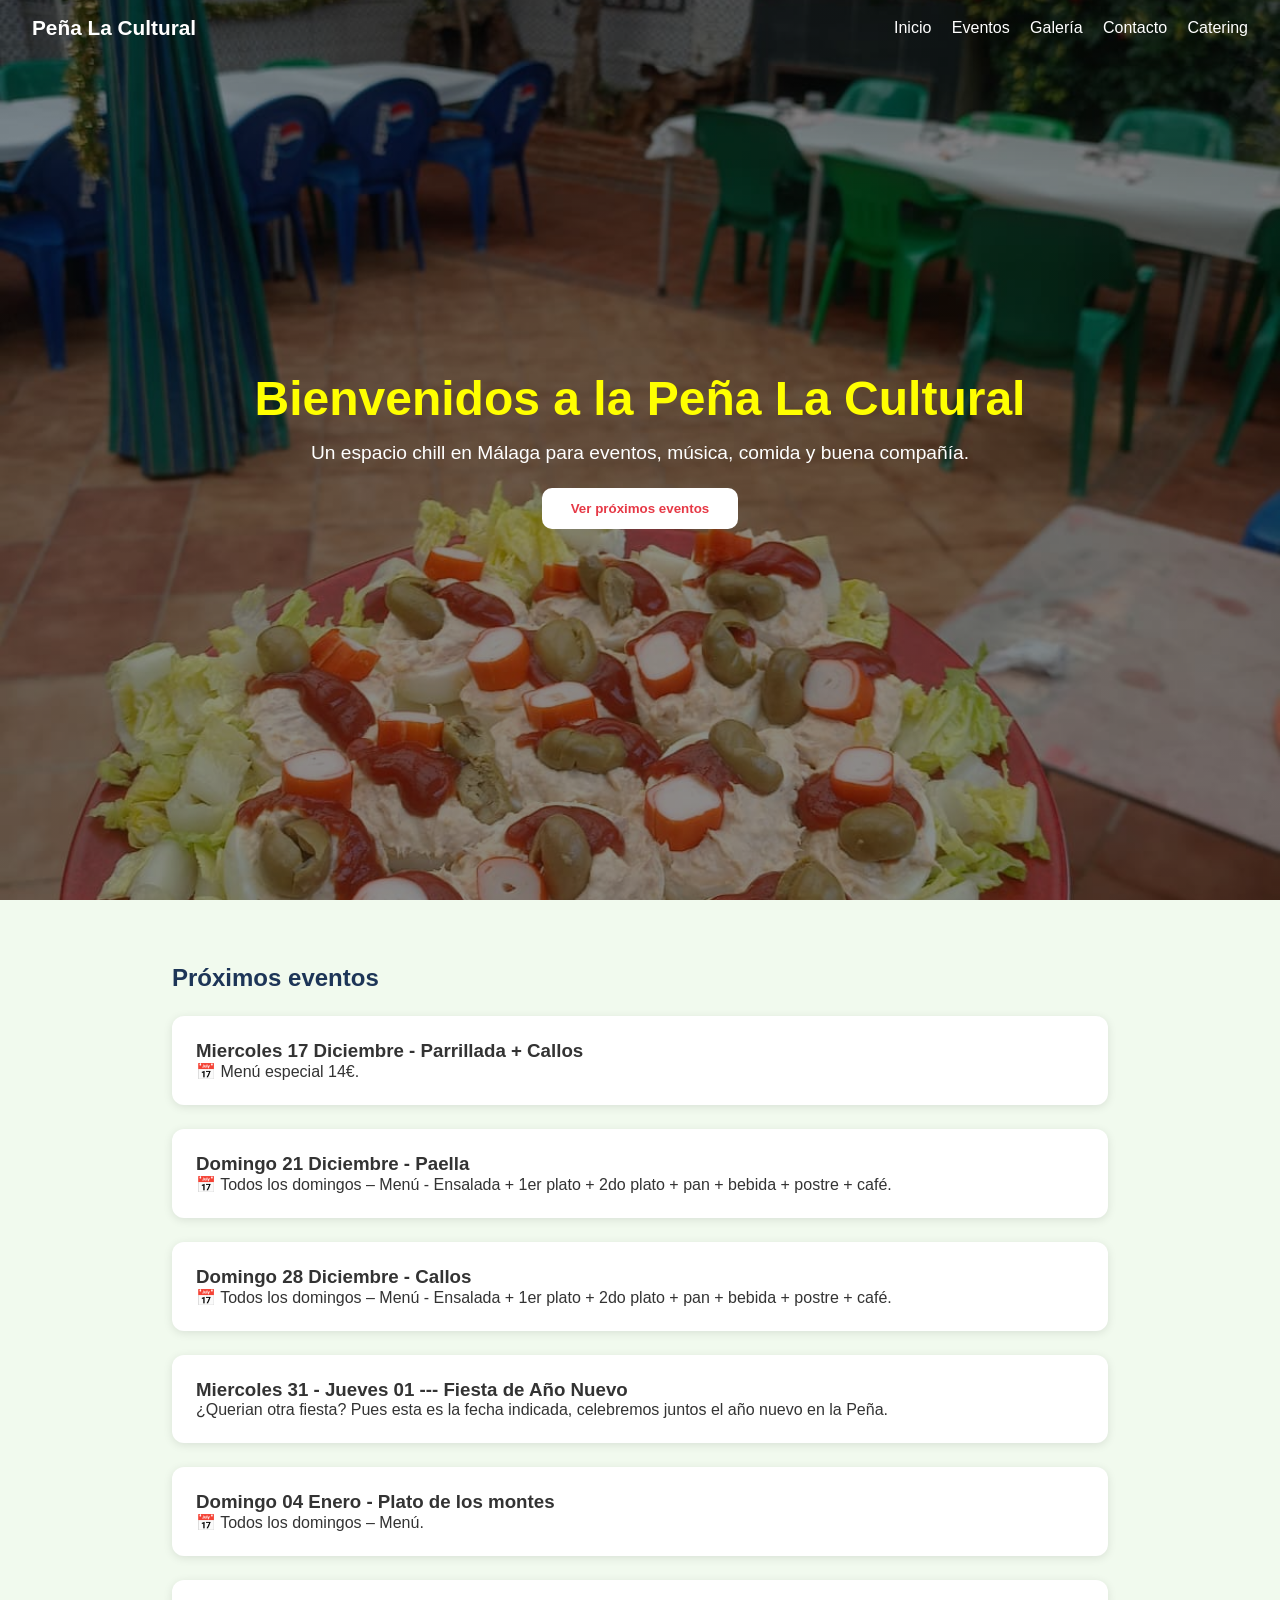
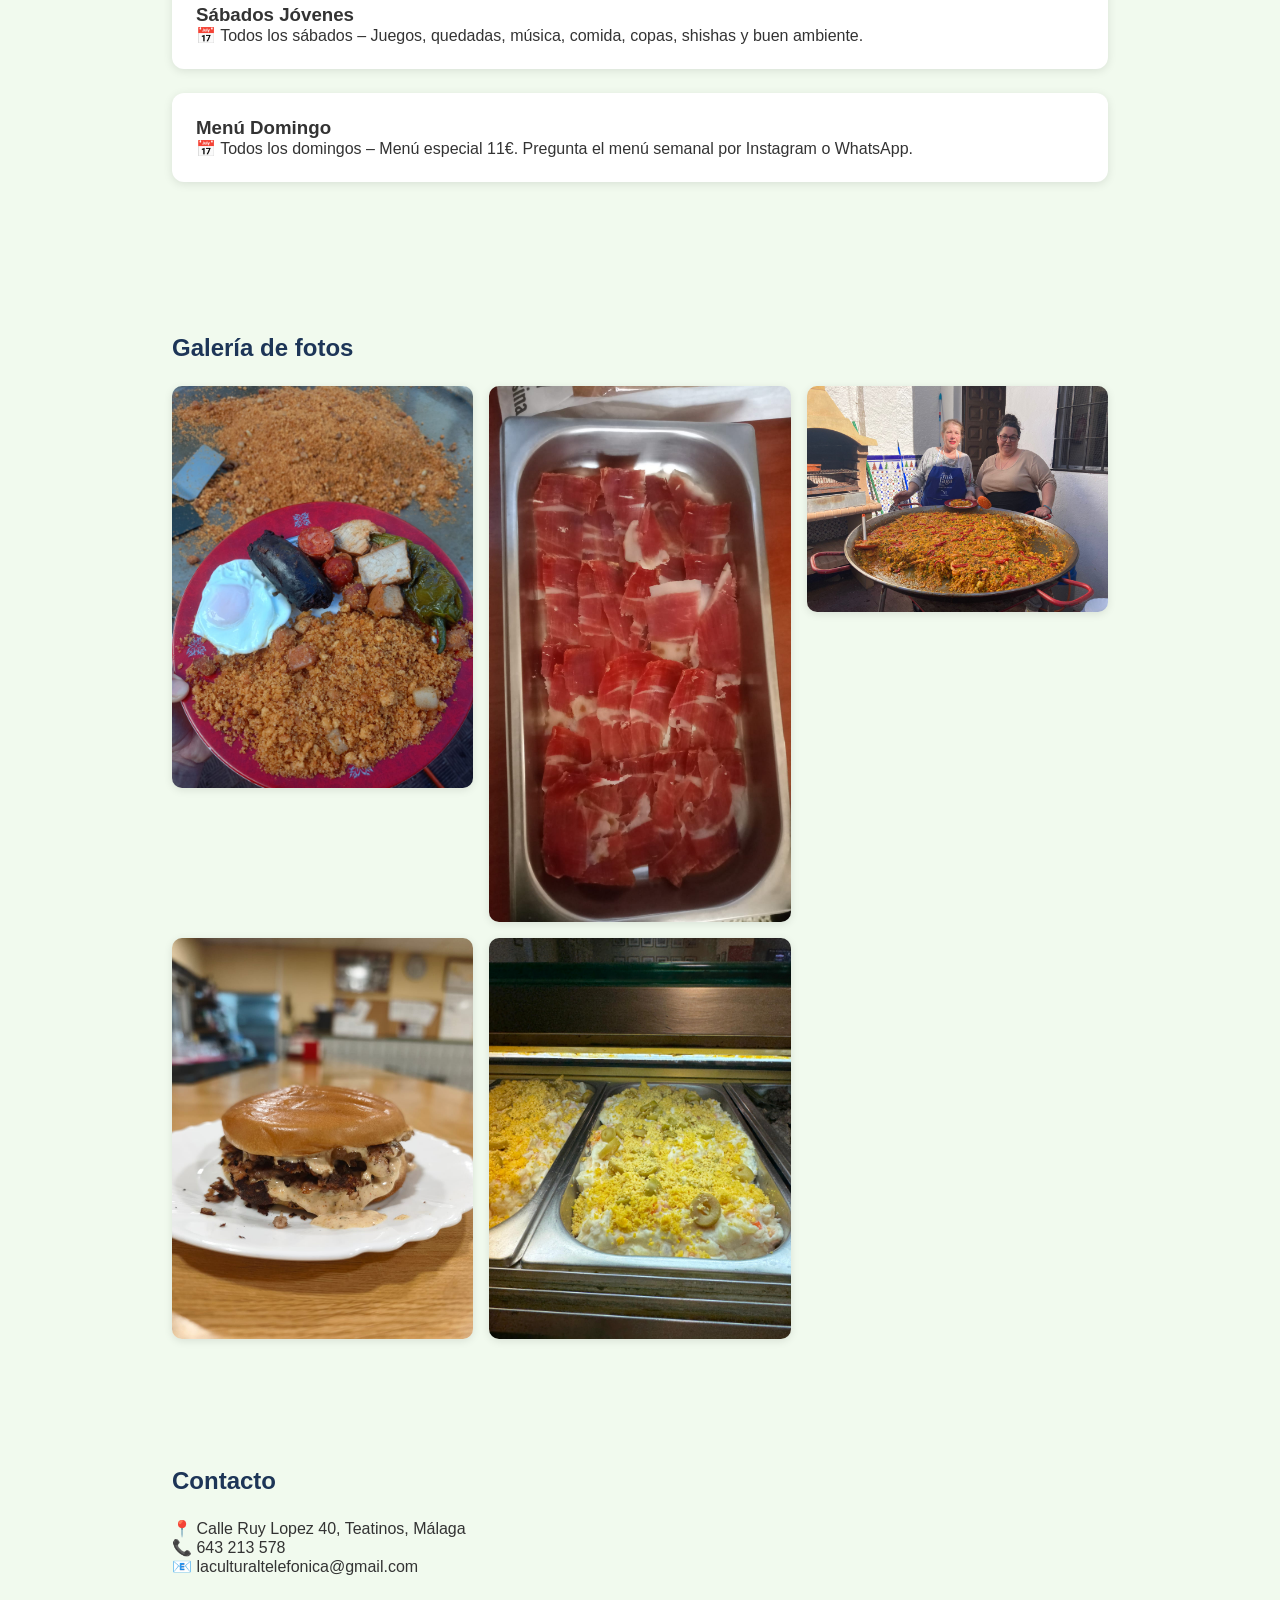
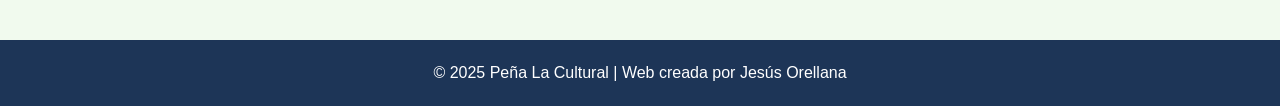
==== index.html @ 951d4d0d "Add files via upload" ====
<!DOCTYPE html>
<html lang="es">
<head>
  <meta charset="UTF-8" />
  <meta name="viewport" content="width=device-width, initial-scale=1.0" />

  <title>Peña La Cultural | Espacio de Ocio y Eventos en Málaga</title>
  <meta name="description" content="Peña La Cultural en Málaga: eventos, música, catering y buen ambiente en Teatinos. Sábados Jóvenes, comidas y celebraciones privadas.">

  <link rel="stylesheet" href="style.css" />
  <link rel="icon" href="images/jamon.jpeg" />
</head>

<body>

  <!-- NAVBAR -->
  <header class="navbar" id="navbar">
    <h1 class="logo">Peña La Cultural</h1>
    <nav>
      <a href="#inicio">Inicio</a>
      <a href="#eventos">Eventos</a>
      <a href="#galeria">Galería</a>
      <a href="contactanos.html">Contacto</a>
      <a href="catering.html">Catering</a>
    </nav>
  </header>

  <!-- HERO -->
  <section id="inicio" class="hero">
    <div class="hero-content">
      <h1 class="titulo-amarillo fade-in">Bienvenidos a la Peña La Cultural</h1>
      <p class="fade-in delay-1">
        Un espacio chill en Málaga para eventos, música, comida y buena compañía.
      </p>
      <button class="fade-in delay-2" onclick="scrollToSection('eventos')">
        Ver próximos eventos
      </button>
    </div>
  </section>

  <!-- EVENTOS -->
  <section id="eventos">
    <h2>Próximos eventos</h2>

    <div class="card">
      <h3>Miercoles 17 Diciembre - Parrillada + Callos</h3>
      <p>📅 Menú especial 14€.</p>
    </div>

    <div class="card">
      <h3>Domingo 21 Diciembre - Paella</h3>
      <p>📅 Todos los domingos – Menú - Ensalada + 1er plato + 2do plato + pan + bebida + postre + café.</p>
    </div>

    <div class="card">
      <h3>Domingo 28 Diciembre - Callos</h3>
      <p>📅 Todos los domingos – Menú - Ensalada + 1er plato + 2do plato + pan + bebida + postre + café.</p>
    </div>

    <div class="card">
      <h3>Miercoles 31 - Jueves 01 --- Fiesta de Año Nuevo</h3>
      <p>¿Querian otra fiesta? Pues esta es la fecha indicada, celebremos juntos el año nuevo en la Peña.</p>
    </div>

    <div class="card">
      <h3>Domingo 04 Enero - Plato de los montes</h3>
      <p>📅 Todos los domingos – Menú.</p>
    </div>

    <div class="card">
      <h3>Sábados Jóvenes</h3>
      <p>📅 Todos los sábados – Juegos, quedadas, música, comida, copas, shishas y buen ambiente.</p>
    </div>

    <div class="card">
      <h3>Menú Domingo</h3>
      <p>📅 Todos los domingos – Menú especial 11€. Pregunta el menú semanal por Instagram o WhatsApp.</p>
    </div>

  

  </section>

  <!-- GALERÍA -->
  <section id="galeria">
    <h2>Galería de fotos</h2>

    <div class="galeria-grid">
      <img src="images/migas.jpeg" alt="Catering Málaga migas">
      <img src="images/jamon.jpeg" alt="Catering Málaga jamón">
      <img src="images/paella.jpeg" alt="Catering Málaga paella">
      <img src="images/hamburguesa.jpeg" alt="Catering Málaga hamburguesa">
      <img src="images/ensaladilla.jpeg" alt="Catering Málaga ensaladilla">
    </div>
  </section>

  <!-- CONTACTO -->
  <section id="contacto">
    <h2>Contacto</h2>
    <p>📍 Calle Ruy Lopez 40, Teatinos, Málaga</p>
    <p>📞 643 213 578</p>
    <p>📧 laculturaltelefonica@gmail.com</p>
  </section>

  <!-- FOOTER -->
  <footer>
    <p>© 2025 Peña La Cultural | Web creada por Jesús Orellana</p>
  </footer>

  <script src="script.js"></script>
</body>
</html>
---- style.css ----
:root {
  --color-principal: #e63946;
  --color-secundario: #1d3557;
  --color-fondo: #f1faee;
  --color-texto: #333;
}

/* RESET */
* {
  margin: 0;
  padding: 0;
  box-sizing: border-box;
}

html {
  scroll-behavior: smooth;
}

body {
  font-family: "Poppins", sans-serif;
  background: var(--color-fondo);
  color: var(--color-texto);
}

/* NAVBAR */
.navbar {
  position: fixed;
  top: 0;
  width: 100%;
  z-index: 1000;

  display: flex;
  justify-content: space-between;
  align-items: center;

  padding: 1rem 2rem;
  background: transparent;
  color: white;
  transition: background 0.3s, box-shadow 0.3s;
}

.navbar.scrolled {
  background: var(--color-secundario);
  box-shadow: 0 2px 8px rgba(0,0,0,0.2);
}

.logo {
  font-size: 1.3rem;
}

.navbar nav a {
  color: white;
  text-decoration: none;
  margin-left: 1rem;
  transition: color 0.3s;
}

.navbar nav a:hover {
  color: var(--color-principal);
}

/* ========================= */
/* HERO (PANTALLA COMPLETA) */
/* ========================= */
.hero {
  height: 100vh;
  width: 100%;

  background:
    linear-gradient(rgba(0,0,0,0.45), rgba(0,0,0,0.45)),
    url("./images/espacio.jpeg") center / cover no-repeat;

  display: flex;
  justify-content: center;
  align-items: center;
  text-align: center;

  color: white;
  padding: 2rem;

  /* 🔥 CLAVE: anulamos el estilo de section */
  max-width: none;
  margin: 0;
}

.hero-content {
  max-width: 800px;
}

.titulo-amarillo {
  color: yellow;
  font-size: 3rem;
  margin-bottom: 1rem;
}

.hero p {
  font-size: 1.2rem;
  margin-bottom: 1.5rem;
}

.hero button {
  padding: 0.8rem 1.8rem;
  background: white;
  color: var(--color-principal);
  border: none;
  border-radius: 10px;
  font-weight: bold;
  cursor: pointer;
  transition: transform 0.3s, background 0.3s;
}

.hero button:hover {
  background: #ffd6d6;
  transform: scale(1.05);
}

/* ========================= */
/* SECCIONES NORMALES */
/* ========================= */
section:not(.hero) {
  padding: 4rem 2rem;
  max-width: 1000px;
  margin: auto;
}

h2 {
  color: var(--color-secundario);
  margin-bottom: 1.5rem;
}

/* CARDS */
.card {
  background: white;
  padding: 1.5rem;
  border-radius: 12px;
  margin-bottom: 1.5rem;
  box-shadow: 0 2px 10px rgba(0,0,0,0.1);
}

/* GALERÍA */
.galeria-grid {
  display: grid;
  grid-template-columns: repeat(auto-fit, minmax(250px, 1fr));
  gap: 1rem;
}

.galeria-grid img {
  width: 100%;
  border-radius: 10px;
  box-shadow: 0 2px 8px rgba(0,0,0,0.1);
  transition: transform 0.3s;
}

.galeria-grid img:hover {
  transform: scale(1.05);
}

/* FOOTER */
footer {
  text-align: center;
  padding: 1.5rem;
  background: var(--color-secundario);
  color: white;
}

/* ANIMACIONES */
.fade-in {
  opacity: 0;
  transform: translateY(20px);
  animation: fadeInUp 1s forwards;
}

.delay-1 {
  animation-delay: 0.3s;
}

.delay-2 {
  animation-delay: 0.6s;
}

@keyframes fadeInUp {
  to {
    opacity: 1;
    transform: translateY(0);
  }
}

input, textarea {
  width: 100%;
  padding: 0.7rem;
  margin: 0.5rem 0 1rem;
  border-radius: 8px;
  border: 1px solid #ccc;
  font-family: inherit;
}

form button {
  background: var(--color-principal);
  color: white;
  padding: 0.8rem;
  border: none;
  border-radius: 8px;
  cursor: pointer;
  font-weight: bold;
}
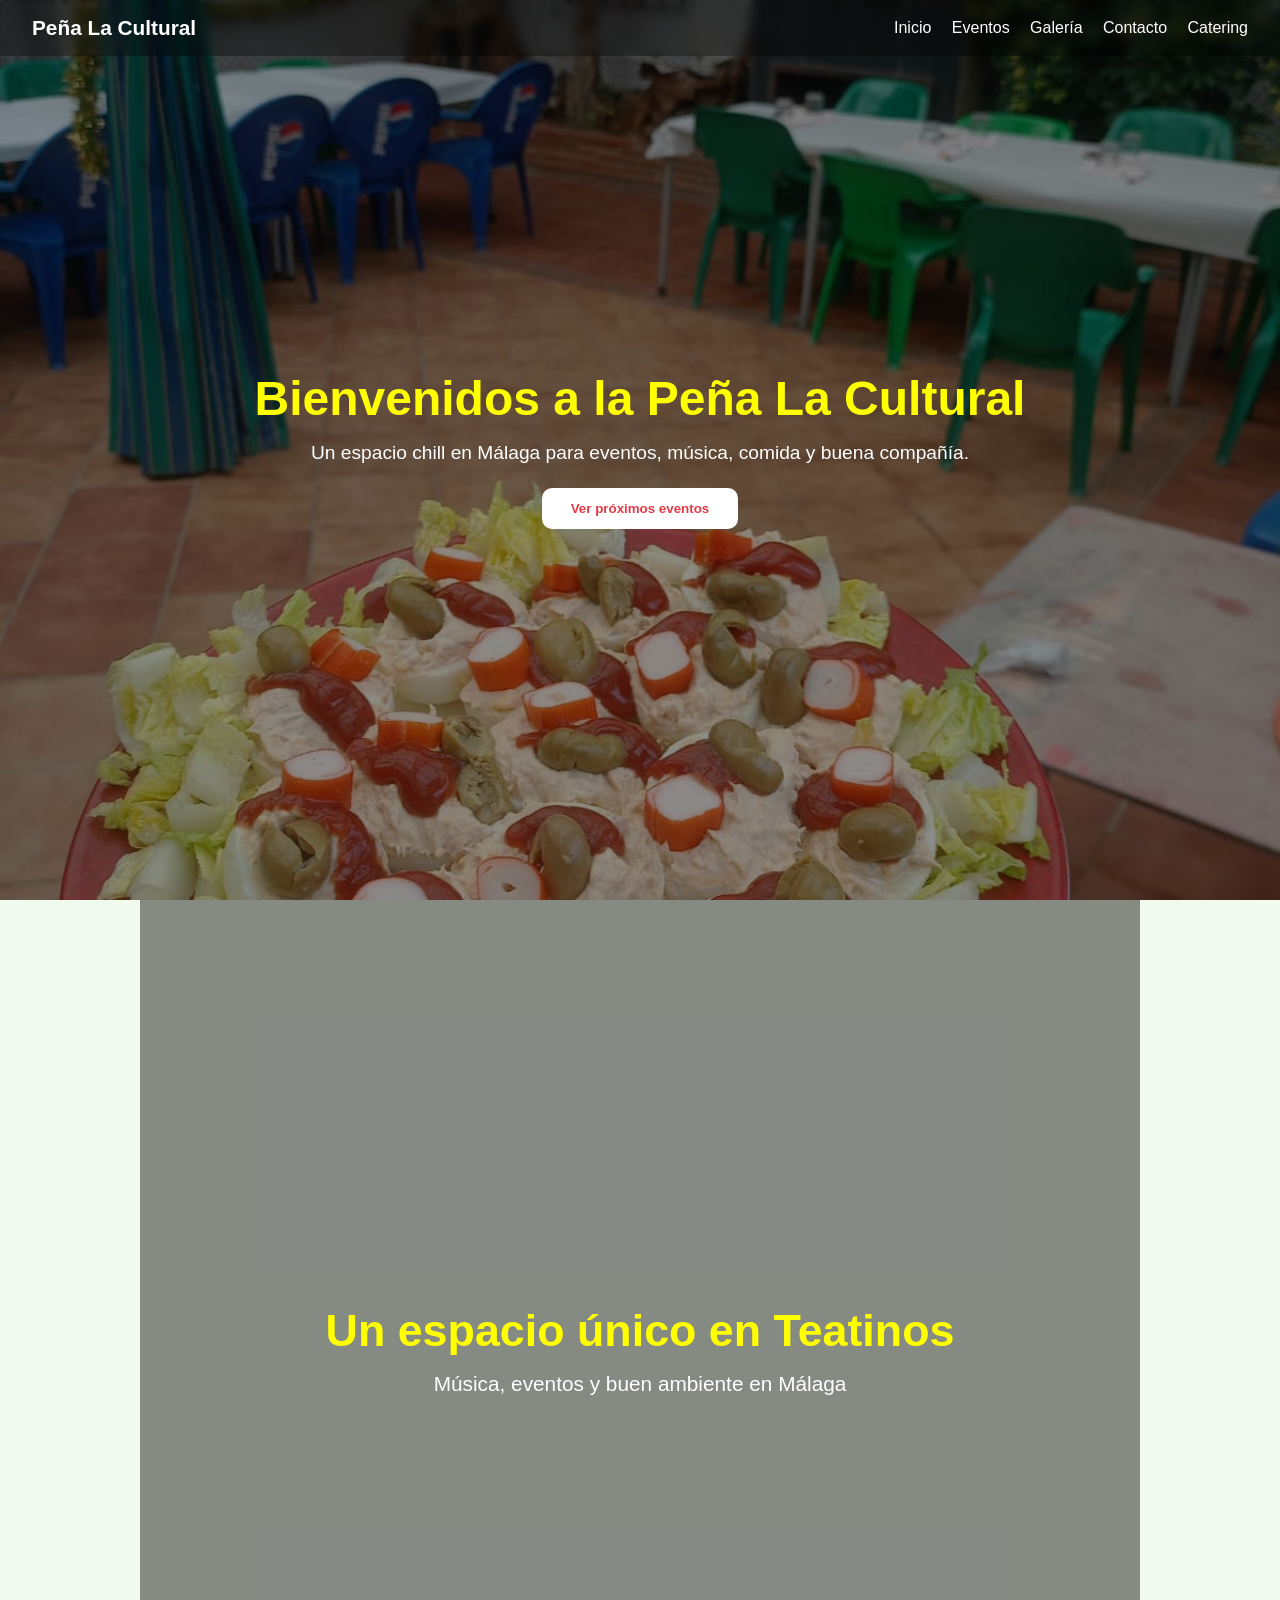
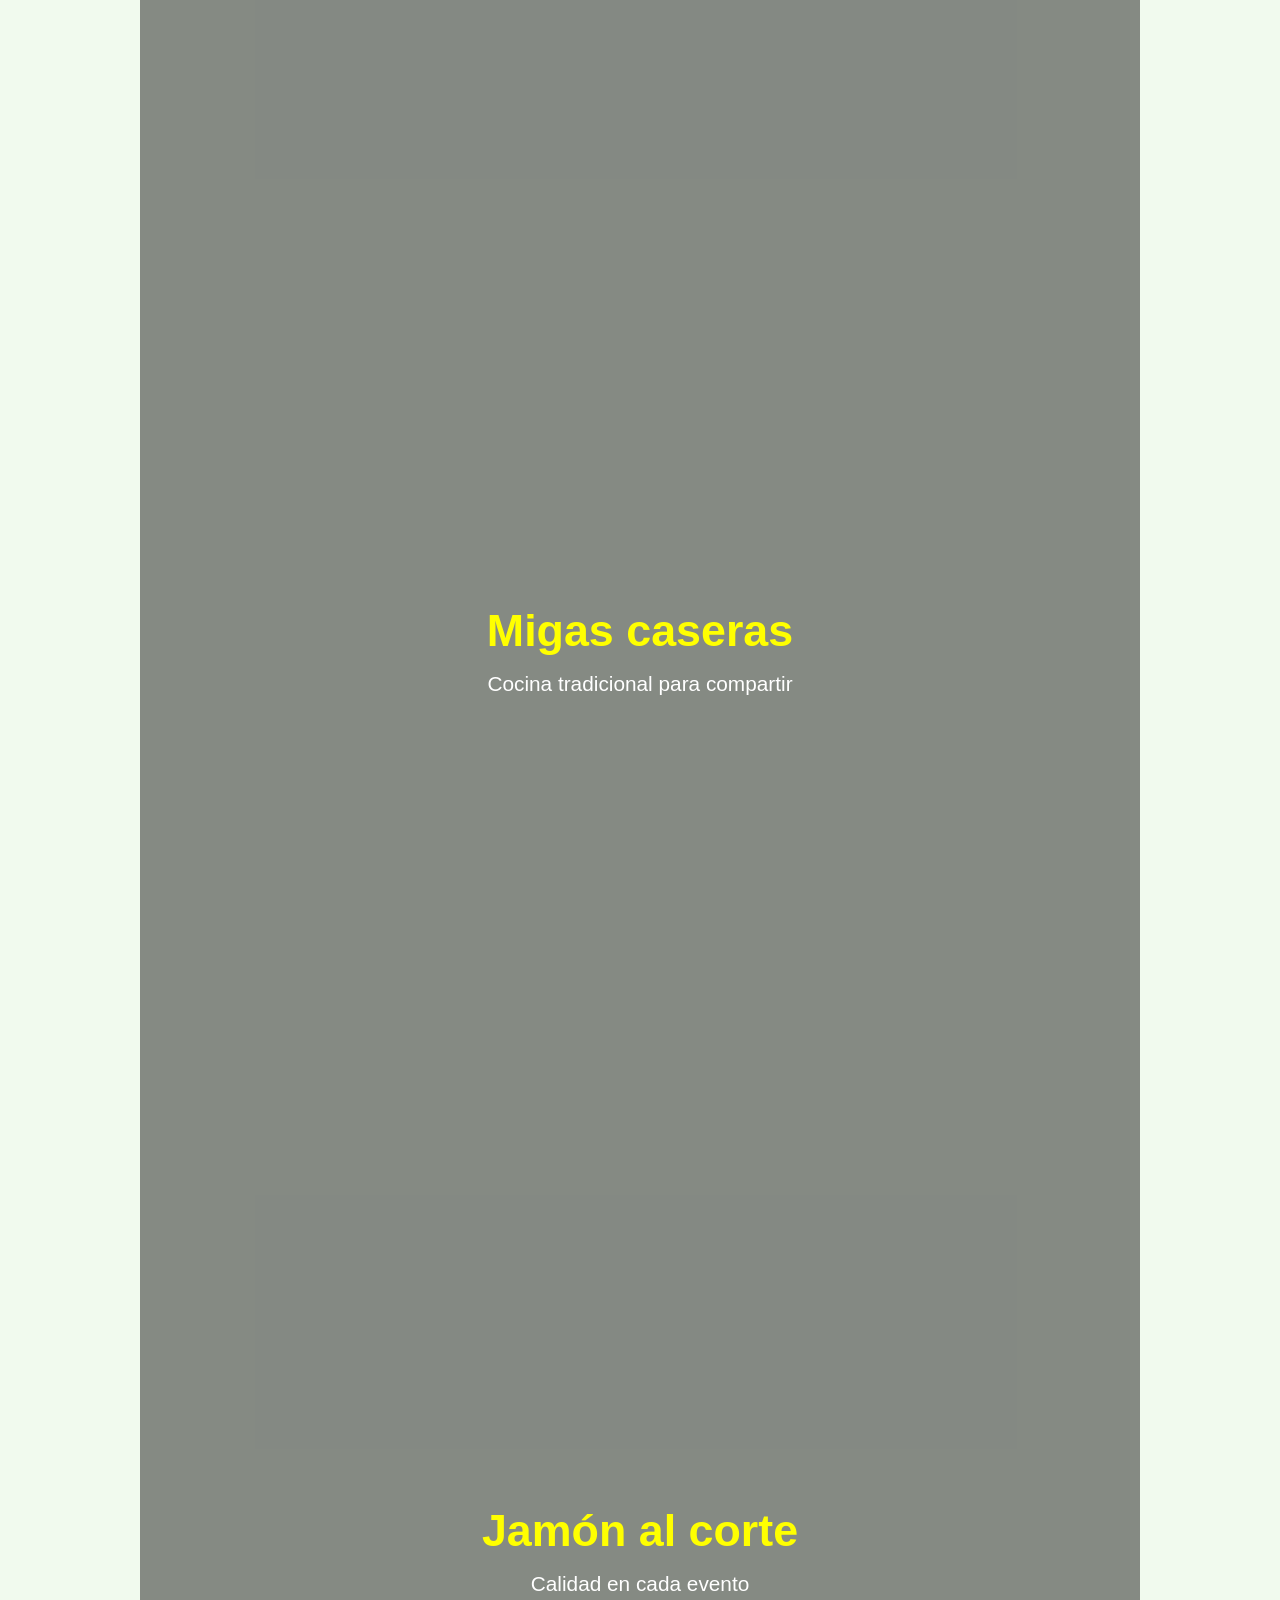
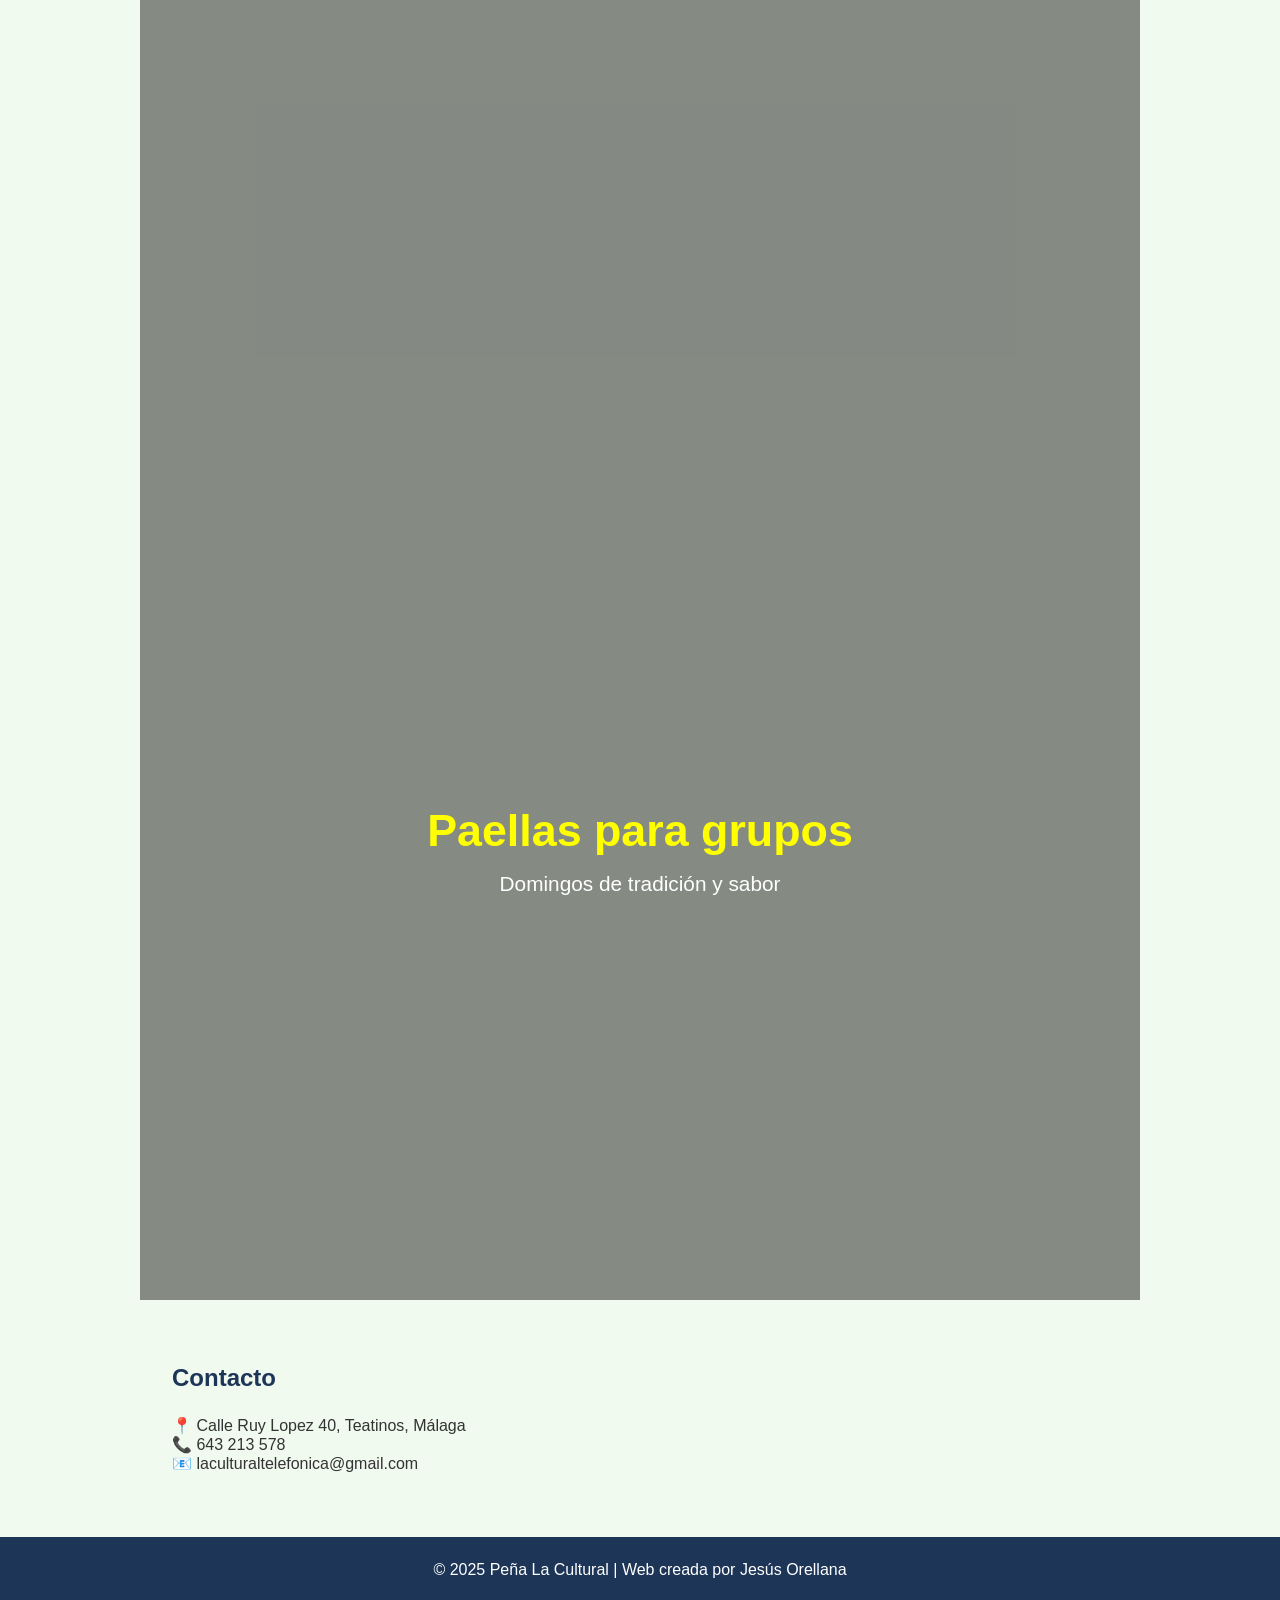
==== commit 13e84033: "Add files via upload" ====
--- a/index.html
+++ b/index.html
@@ -38,61 +38,35 @@
     </div>
   </section>
 
-  <!-- EVENTOS -->
-  <section id="eventos">
-    <h2>Próximos eventos</h2>
+  <!-- SECCIONES FULLSCREEN -->
+<section class="fullscreen bg-espacio">
+  <div class="overlay-content">
+    <h2>Un espacio único en Teatinos</h2>
+    <p>Música, eventos y buen ambiente en Málaga</p>
+  </div>
+</section>
 
-    <div class="card">
-      <h3>Miercoles 17 Diciembre - Parrillada + Callos</h3>
-      <p>📅 Menú especial 14€.</p>
-    </div>
+<section class="fullscreen bg-migas">
+  <div class="overlay-content">
+    <h2>Migas caseras</h2>
+    <p>Cocina tradicional para compartir</p>
+  </div>
+</section>
 
-    <div class="card">
-      <h3>Domingo 21 Diciembre - Paella</h3>
-      <p>📅 Todos los domingos – Menú - Ensalada + 1er plato + 2do plato + pan + bebida + postre + café.</p>
-    </div>
+<section class="fullscreen bg-jamon">
+  <div class="overlay-content">
+    <h2>Jamón al corte</h2>
+    <p>Calidad en cada evento</p>
+  </div>
+</section>
 
-    <div class="card">
-      <h3>Domingo 28 Diciembre - Callos</h3>
-      <p>📅 Todos los domingos – Menú - Ensalada + 1er plato + 2do plato + pan + bebida + postre + café.</p>
-    </div>
+<section class="fullscreen bg-paella">
+  <div class="overlay-content">
+    <h2>Paellas para grupos</h2>
+    <p>Domingos de tradición y sabor</p>
+  </div>
+</section>
 
-    <div class="card">
-      <h3>Miercoles 31 - Jueves 01 --- Fiesta de Año Nuevo</h3>
-      <p>¿Querian otra fiesta? Pues esta es la fecha indicada, celebremos juntos el año nuevo en la Peña.</p>
-    </div>
-
-    <div class="card">
-      <h3>Domingo 04 Enero - Plato de los montes</h3>
-      <p>📅 Todos los domingos – Menú.</p>
-    </div>
-
-    <div class="card">
-      <h3>Sábados Jóvenes</h3>
-      <p>📅 Todos los sábados – Juegos, quedadas, música, comida, copas, shishas y buen ambiente.</p>
-    </div>
-
-    <div class="card">
-      <h3>Menú Domingo</h3>
-      <p>📅 Todos los domingos – Menú especial 11€. Pregunta el menú semanal por Instagram o WhatsApp.</p>
-    </div>
-
-  
-
-  </section>
-
-  <!-- GALERÍA -->
-  <section id="galeria">
-    <h2>Galería de fotos</h2>
-
-    <div class="galeria-grid">
-      <img src="images/migas.jpeg" alt="Catering Málaga migas">
-      <img src="images/jamon.jpeg" alt="Catering Málaga jamón">
-      <img src="images/paella.jpeg" alt="Catering Málaga paella">
-      <img src="images/hamburguesa.jpeg" alt="Catering Málaga hamburguesa">
-      <img src="images/ensaladilla.jpeg" alt="Catering Málaga ensaladilla">
-    </div>
-  </section>
 
   <!-- CONTACTO -->
   <section id="contacto">
--- a/style.css
+++ b/style.css
@@ -23,6 +23,7 @@
 }
 
 /* NAVBAR */
+/* NAVBAR */
 .navbar {
   position: fixed;
   top: 0;
@@ -34,14 +35,17 @@
   align-items: center;
 
   padding: 1rem 2rem;
-  background: transparent;
+
+  background: rgba(0, 0, 0, 0.3);
+  backdrop-filter: blur(6px);
+
   color: white;
   transition: background 0.3s, box-shadow 0.3s;
 }
 
 .navbar.scrolled {
   background: var(--color-secundario);
-  box-shadow: 0 2px 8px rgba(0,0,0,0.2);
+  box-shadow: 0 2px 8px rgba(0, 0, 0, 0.2);
 }
 
 .logo {
@@ -203,3 +207,45 @@
   cursor: pointer;
   font-weight: bold;
 }
+
+.fullscreen {
+  height: 100vh;
+  width: 100%;
+
+  display: flex;
+  justify-content: center;
+  align-items: center;
+  text-align: center;
+
+  color: white;
+  position: relative;
+
+  background-size: cover;
+  background-position: center;
+  background-repeat: no-repeat;
+}
+
+.fullscreen::before {
+  content: "";
+  position: absolute;
+  inset: 0;
+  background: rgba(0, 0, 0, 0.45);
+}
+
+.overlay-content {
+  position: relative;
+  z-index: 2;
+  max-width: 800px;
+  padding: 2rem;
+}
+
+.overlay-content h2 {
+  font-size: 2.8rem;
+  margin-bottom: 1rem;
+  color: yellow;
+}
+
+.overlay-content p {
+  font-size: 1.3rem;
+}
+
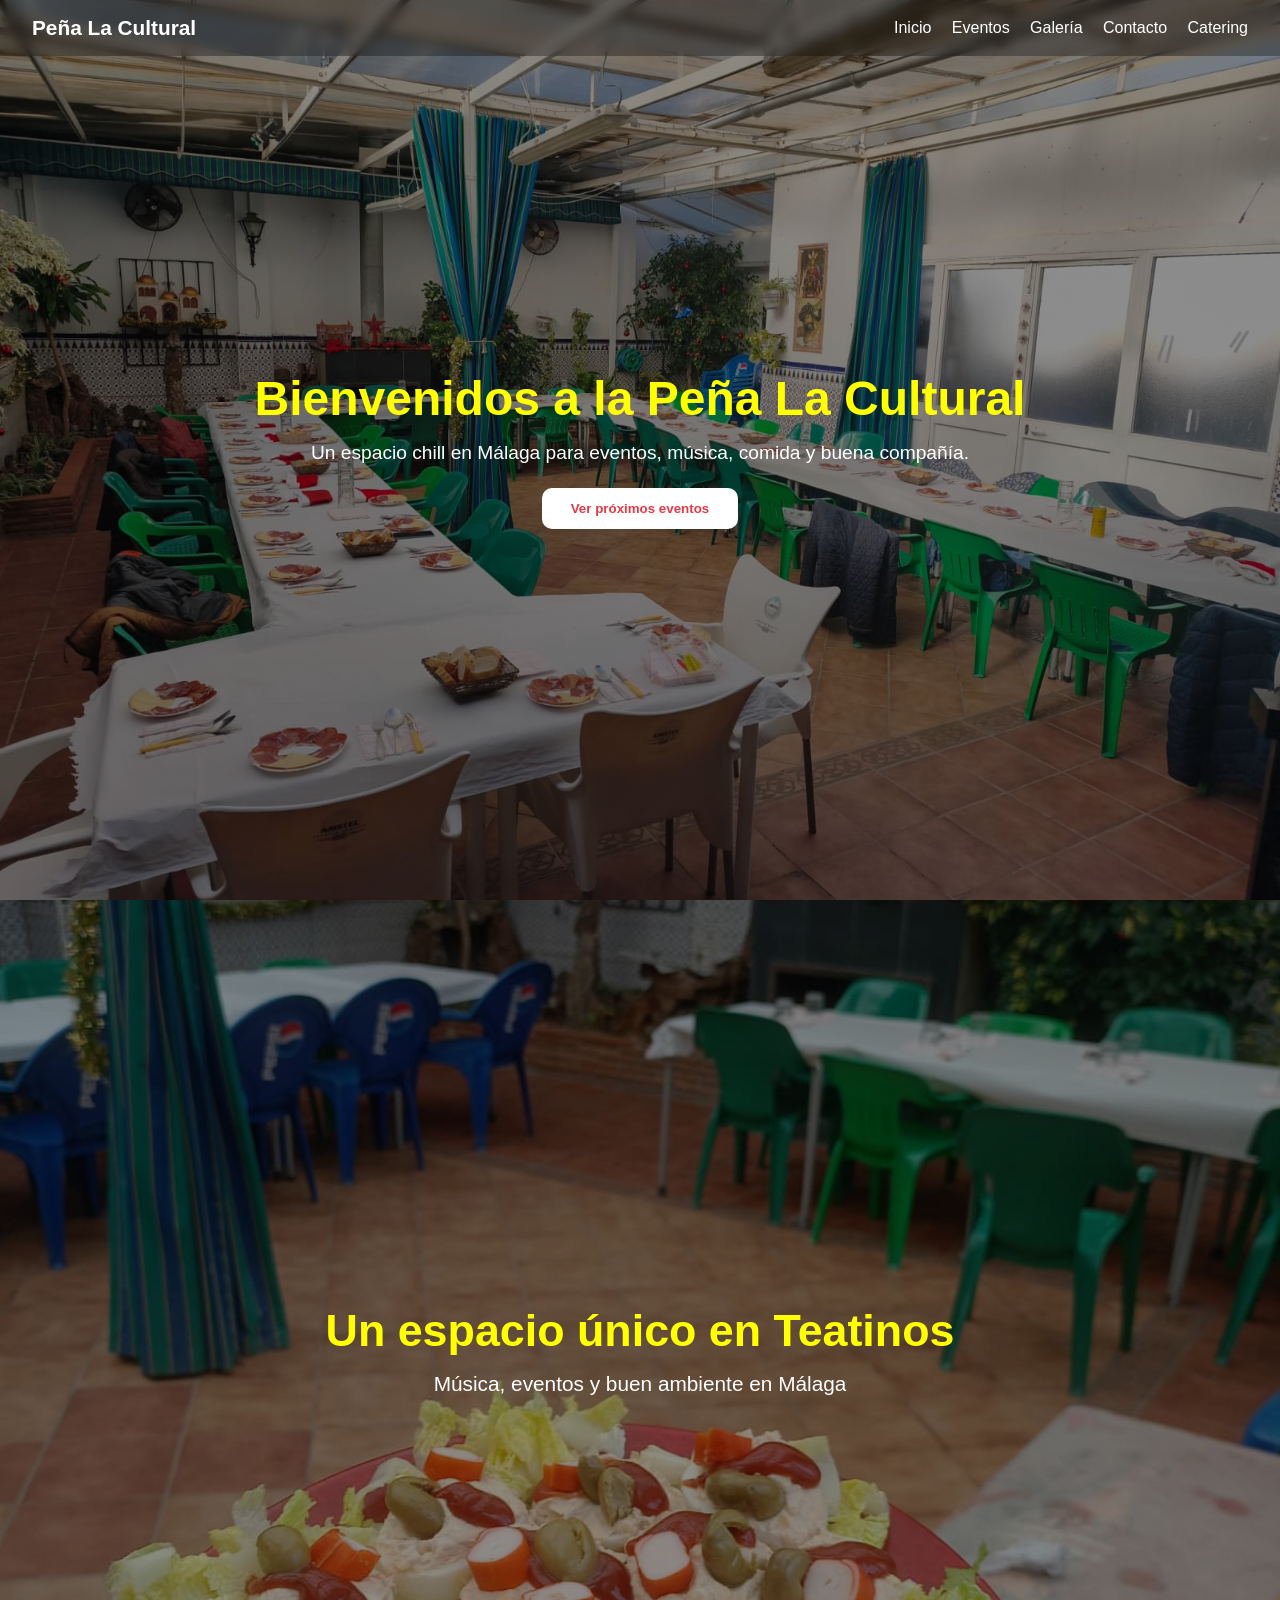
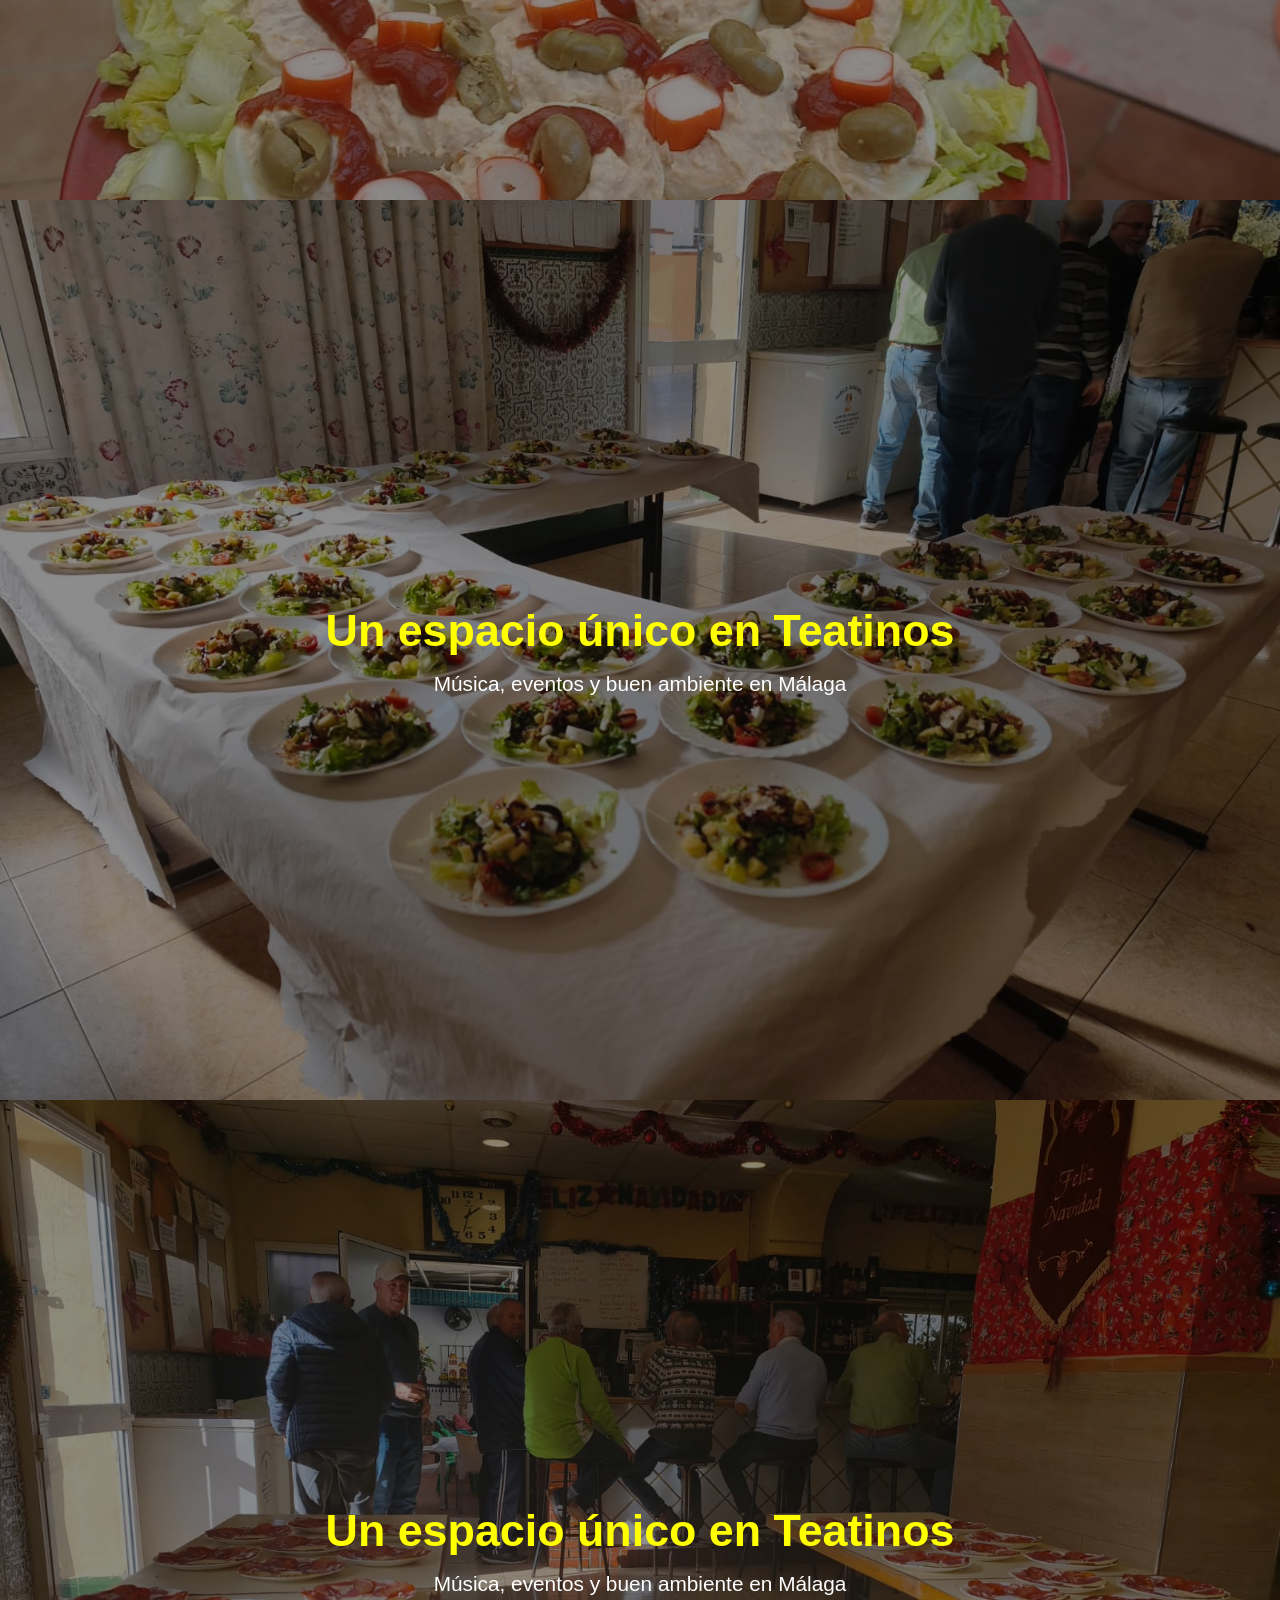
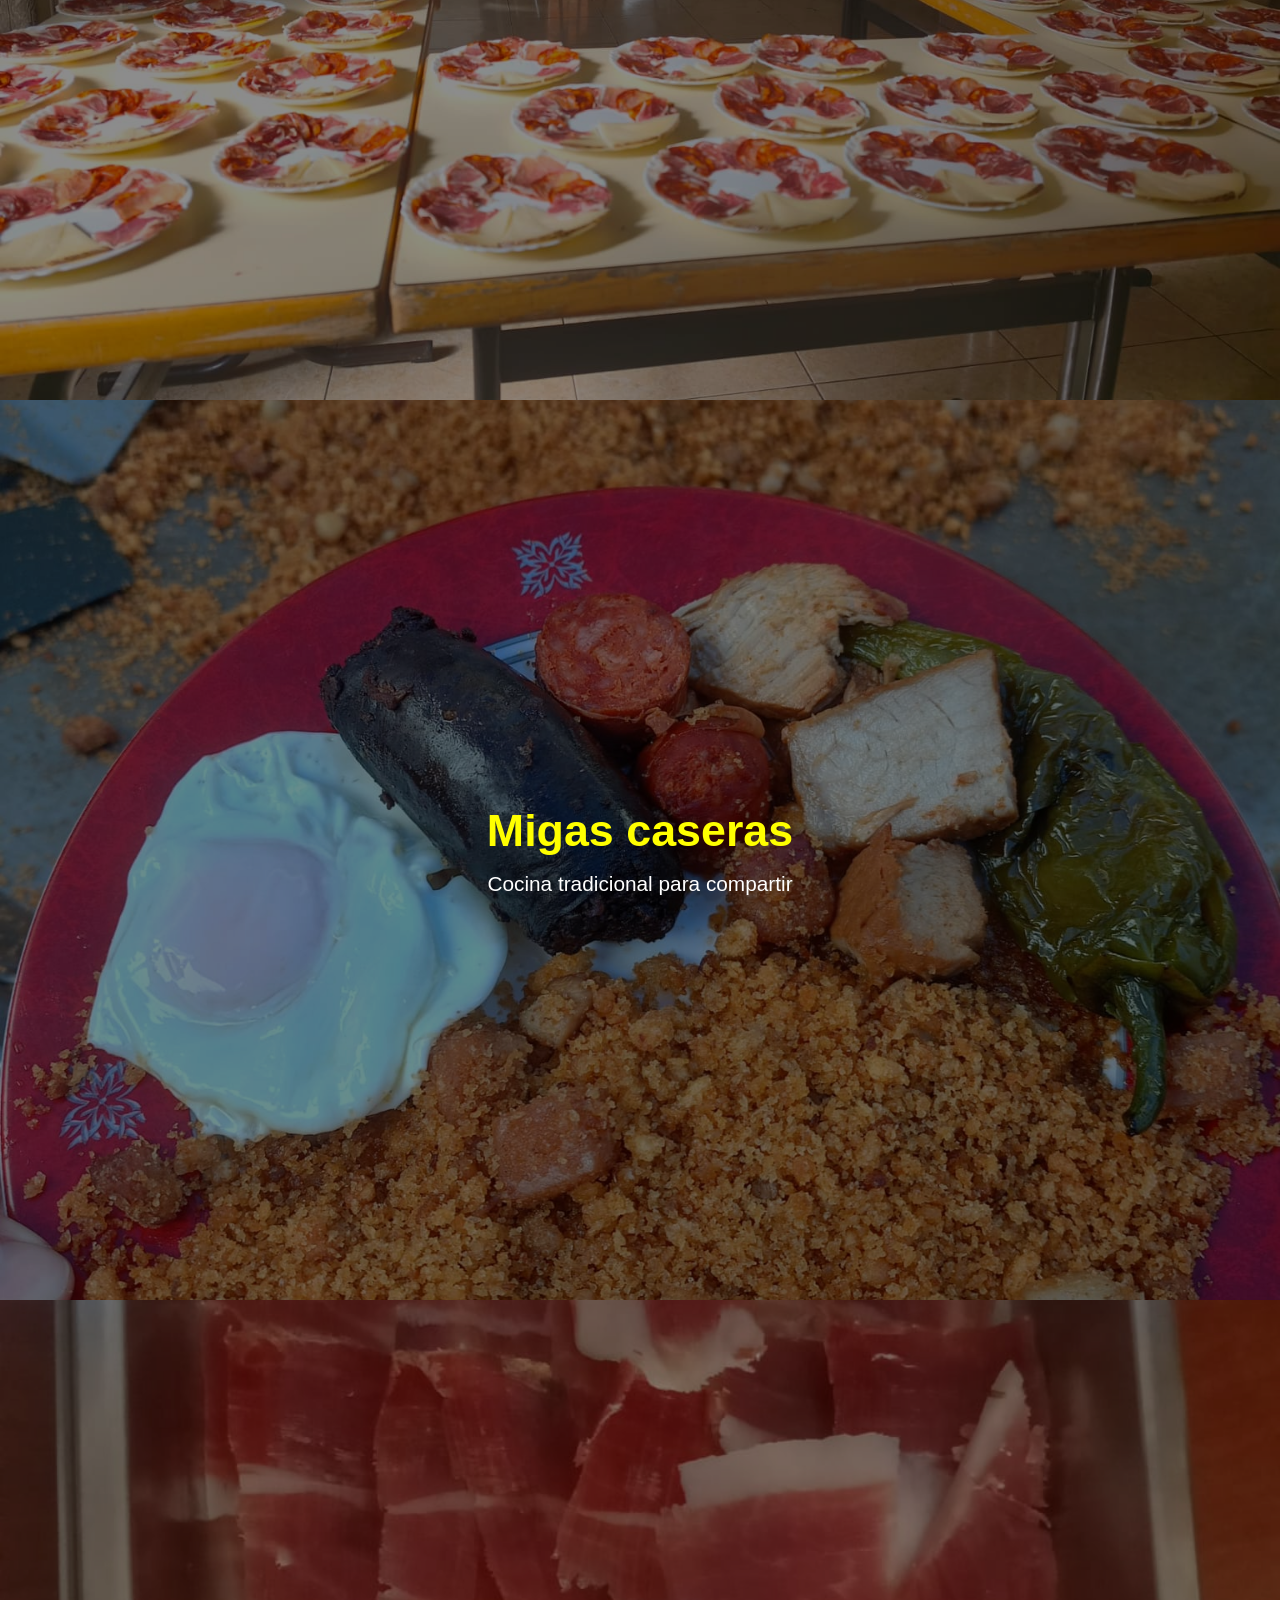
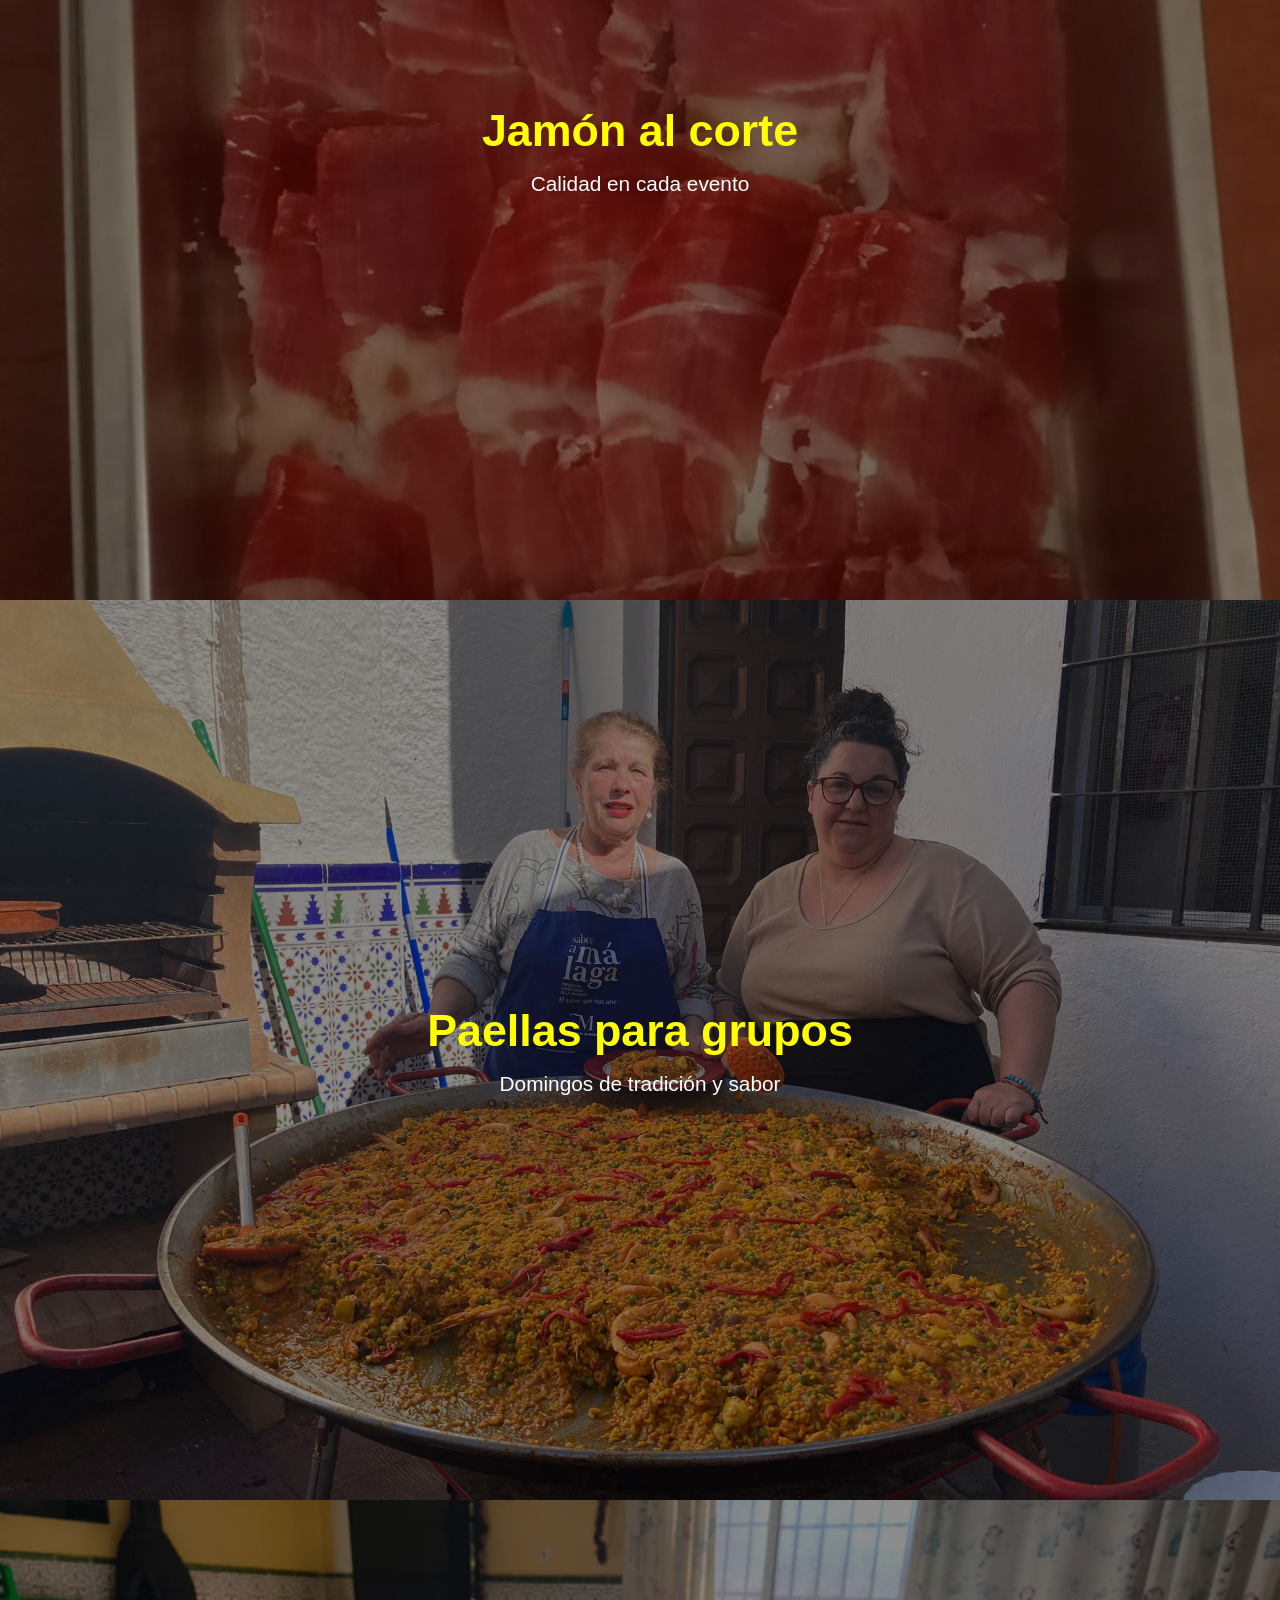
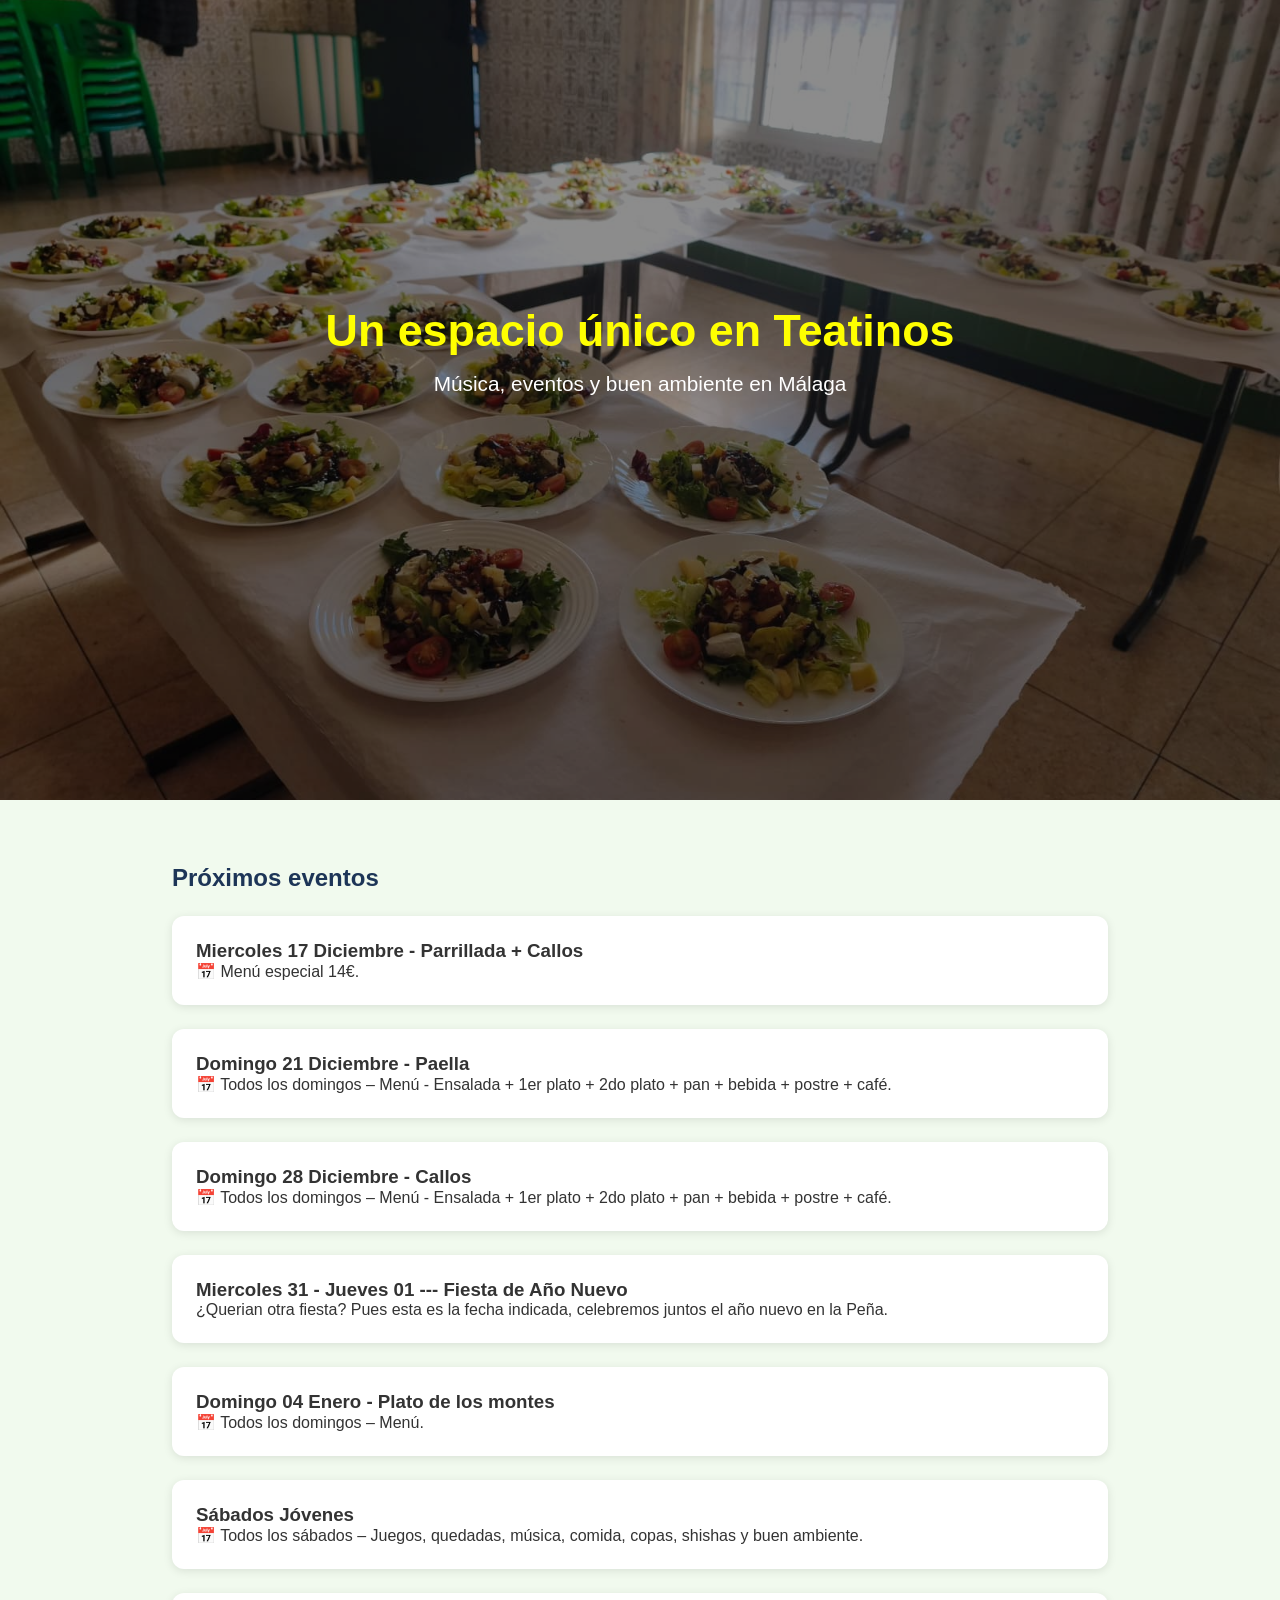
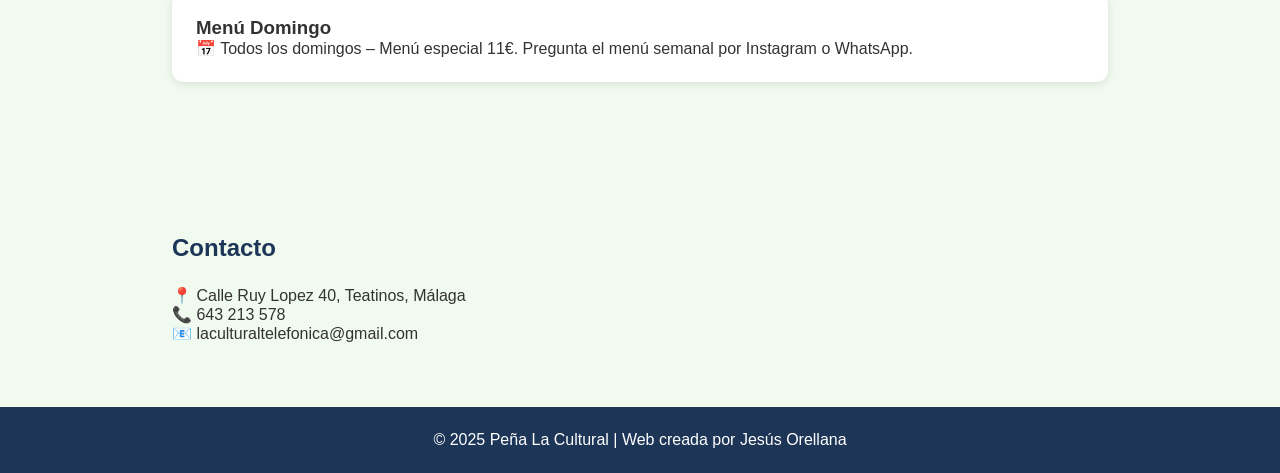
==== commit 36b90773: "Add files via upload" ====
--- a/index.html
+++ b/index.html
@@ -39,7 +39,21 @@
   </section>
 
   <!-- SECCIONES FULLSCREEN -->
-<section class="fullscreen bg-espacio">
+<section class="fullscreen bg-huevorelleno">
+  <div class="overlay-content">
+    <h2>Un espacio único en Teatinos</h2>
+    <p>Música, eventos y buen ambiente en Málaga</p>
+  </div>
+</section>
+
+<section class="fullscreen bg-ensaladatempladaC">
+  <div class="overlay-content">
+    <h2>Un espacio único en Teatinos</h2>
+    <p>Música, eventos y buen ambiente en Málaga</p>
+  </div>
+</section>
+
+<section class="fullscreen bg-embutidos">
   <div class="overlay-content">
     <h2>Un espacio único en Teatinos</h2>
     <p>Música, eventos y buen ambiente en Málaga</p>
@@ -67,6 +81,57 @@
   </div>
 </section>
 
+<section class="fullscreen bg-ensaladatempladaD">
+  <div class="overlay-content">
+    <h2>Un espacio único en Teatinos</h2>
+    <p>Música, eventos y buen ambiente en Málaga</p>
+  </div>
+</section>
+
+
+  <!-- EVENTOS -->
+  <section id="eventos">
+    <h2>Próximos eventos</h2>
+
+    <div class="card">
+      <h3>Miercoles 17 Diciembre - Parrillada + Callos</h3>
+      <p>📅 Menú especial 14€.</p>
+    </div>
+
+    <div class="card">
+      <h3>Domingo 21 Diciembre - Paella</h3>
+      <p>📅 Todos los domingos – Menú - Ensalada + 1er plato + 2do plato + pan + bebida + postre + café.</p>
+    </div>
+
+    <div class="card">
+      <h3>Domingo 28 Diciembre - Callos</h3>
+      <p>📅 Todos los domingos – Menú - Ensalada + 1er plato + 2do plato + pan + bebida + postre + café.</p>
+    </div>
+
+    <div class="card">
+      <h3>Miercoles 31 - Jueves 01 --- Fiesta de Año Nuevo</h3>
+      <p>¿Querian otra fiesta? Pues esta es la fecha indicada, celebremos juntos el año nuevo en la Peña.</p>
+    </div>
+
+    <div class="card">
+      <h3>Domingo 04 Enero - Plato de los montes</h3>
+      <p>📅 Todos los domingos – Menú.</p>
+    </div>
+
+    <div class="card">
+      <h3>Sábados Jóvenes</h3>
+      <p>📅 Todos los sábados – Juegos, quedadas, música, comida, copas, shishas y buen ambiente.</p>
+    </div>
+
+    <div class="card">
+      <h3>Menú Domingo</h3>
+      <p>📅 Todos los domingos – Menú especial 11€. Pregunta el menú semanal por Instagram o WhatsApp.</p>
+    </div>
+
+  
+
+  </section>
+
 
   <!-- CONTACTO -->
   <section id="contacto">
@@ -85,3 +150,4 @@
 </body>
 </html>
 
+
--- a/style.css
+++ b/style.css
@@ -121,7 +121,7 @@
 /* ========================= */
 /* SECCIONES NORMALES */
 /* ========================= */
-section:not(.hero) {
+section:not(.hero):not(.fullscreen) {
   padding: 4rem 2rem;
   max-width: 1000px;
   margin: auto;
@@ -249,3 +249,34 @@
   font-size: 1.3rem;
 }
 
+.bg-espacio {
+  background-image: url("./images/espacio.jpeg");
+}
+
+.bg-huevorelleno {
+  background-image: url("./images/huevorelleno.jpeg");
+}
+
+.bg-embutidos {
+  background-image: url("./images/embutidos.jpeg");
+}
+
+.bg-ensaladatempladaD {
+  background-image: url("./images/ensaladatempladaD.jpeg");
+}
+
+.bg-ensaladatempladaC {
+  background-image: url("./images/ensaladatempladaC.jpeg");
+}
+
+.bg-migas {
+  background-image: url("./images/migas.jpeg");
+}
+
+.bg-jamon {
+  background-image: url("./images/jamon.jpeg");
+}
+
+.bg-paella {
+  background-image: url("./images/paella.jpeg");
+}
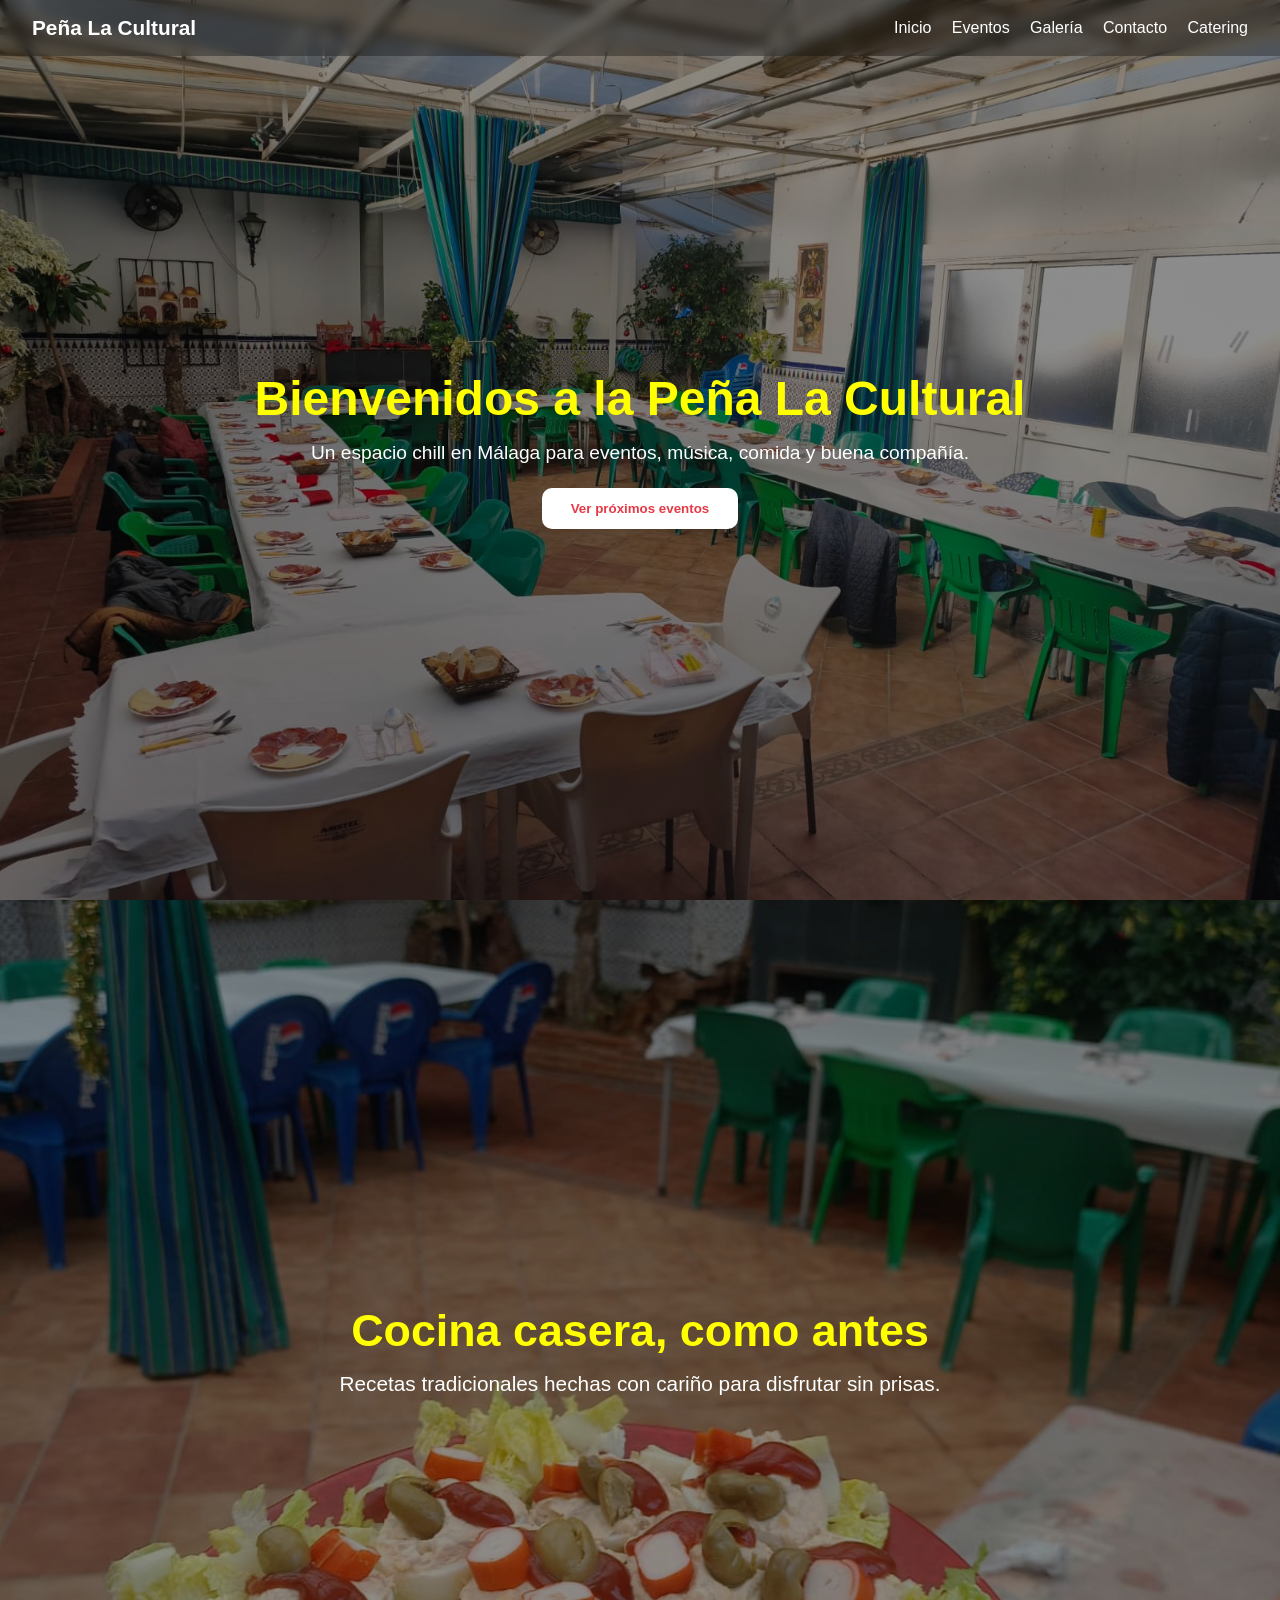
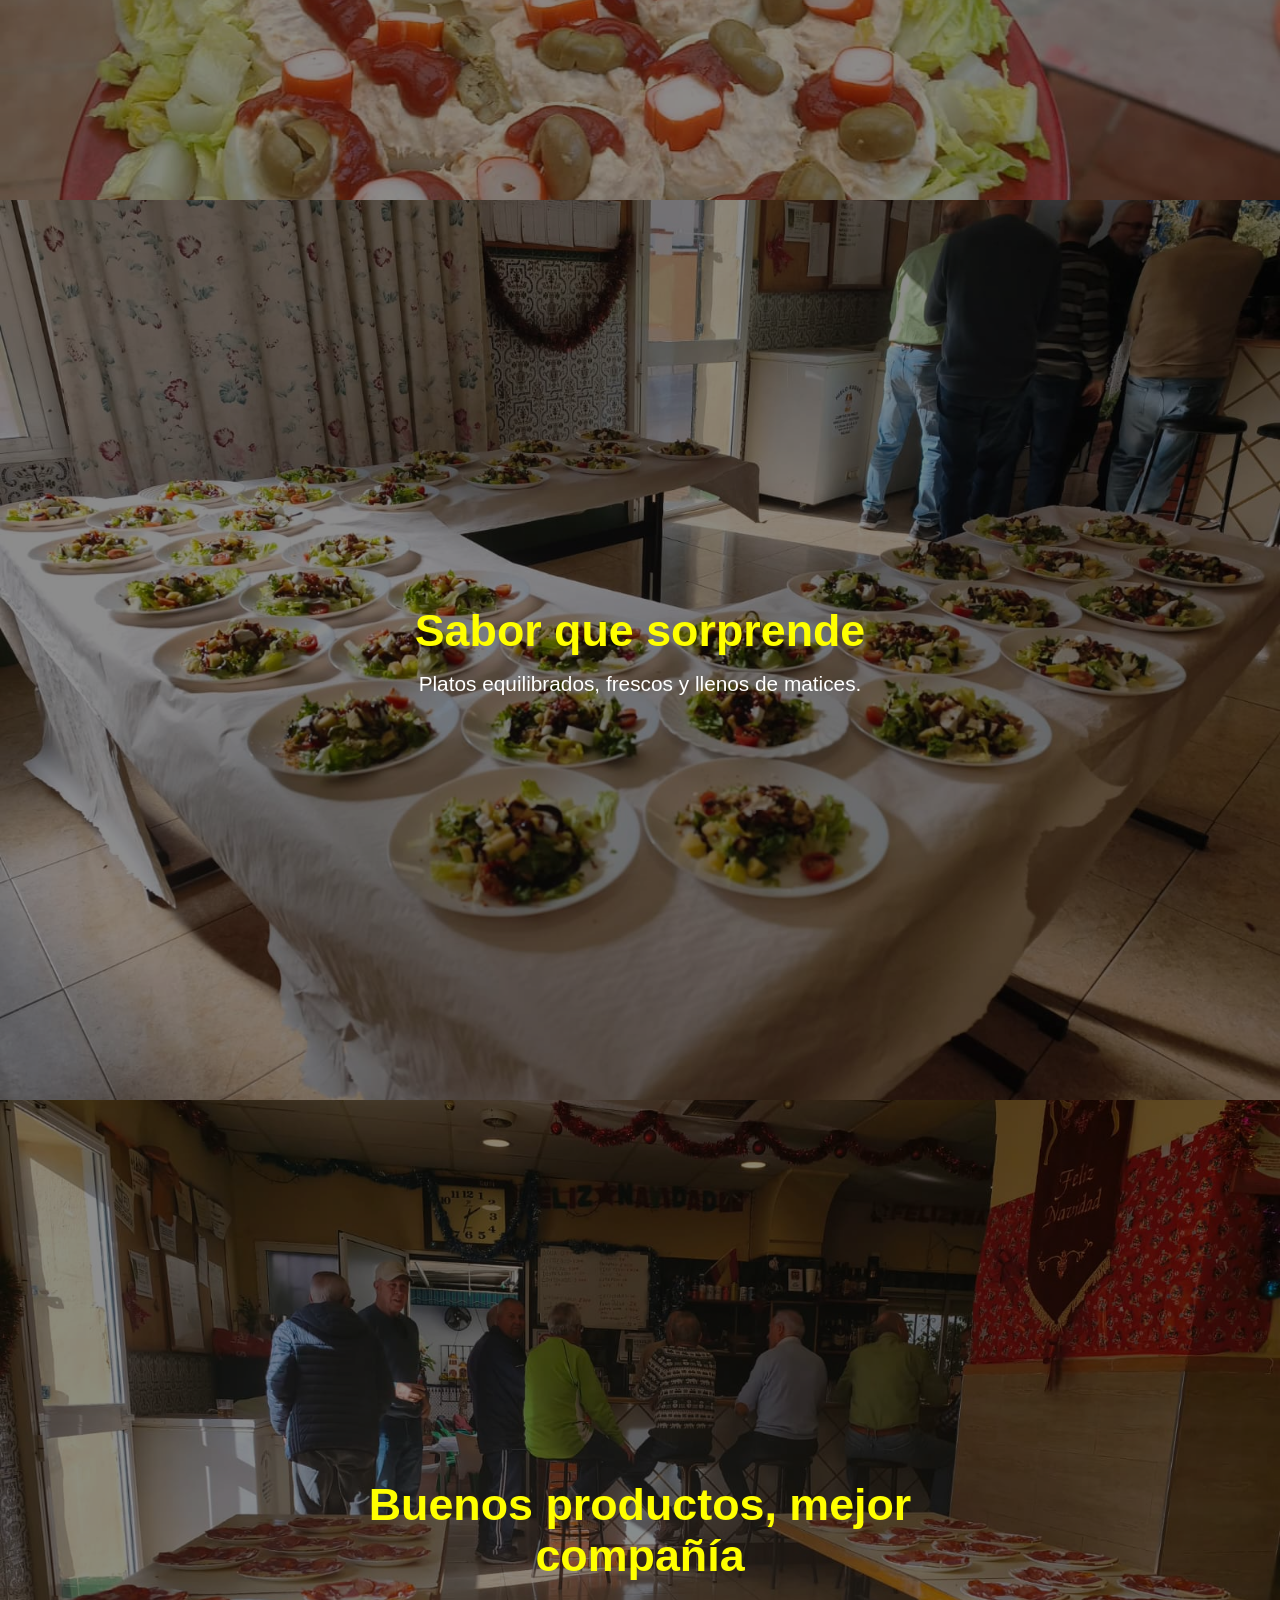
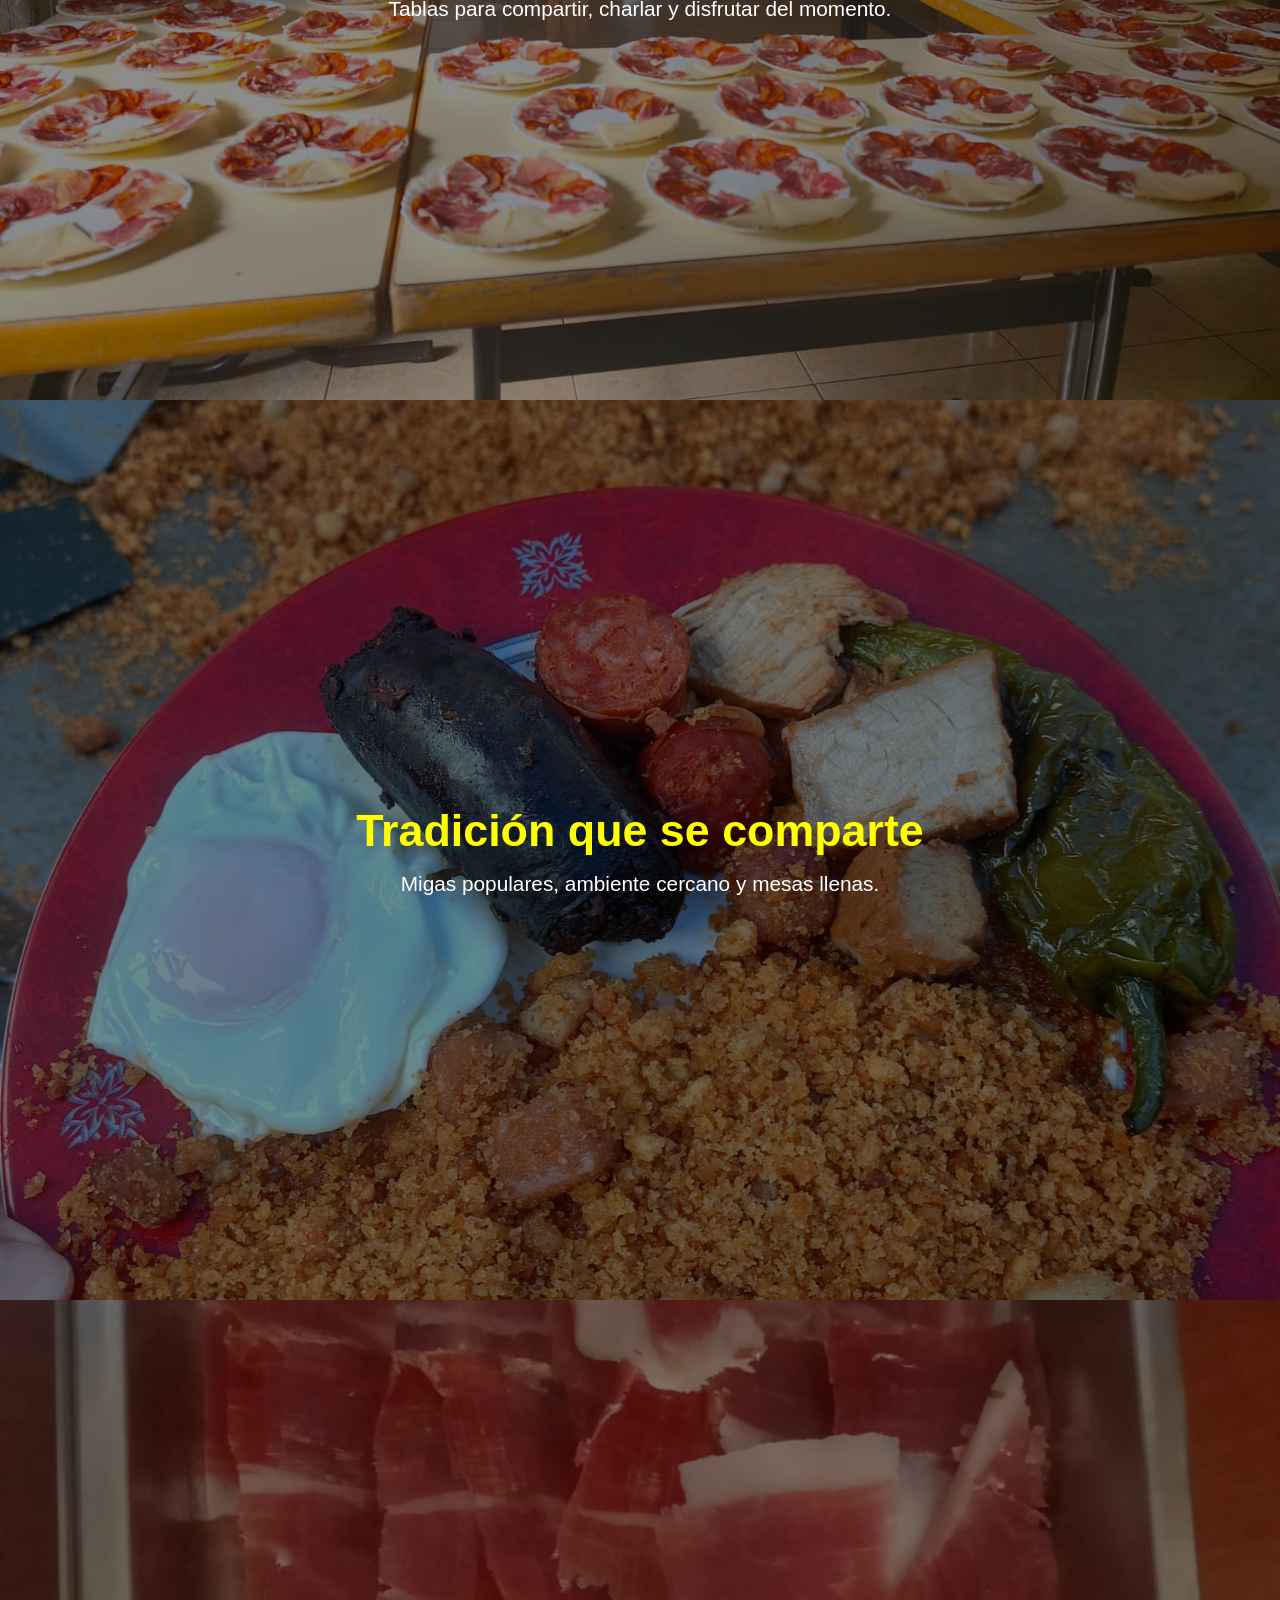
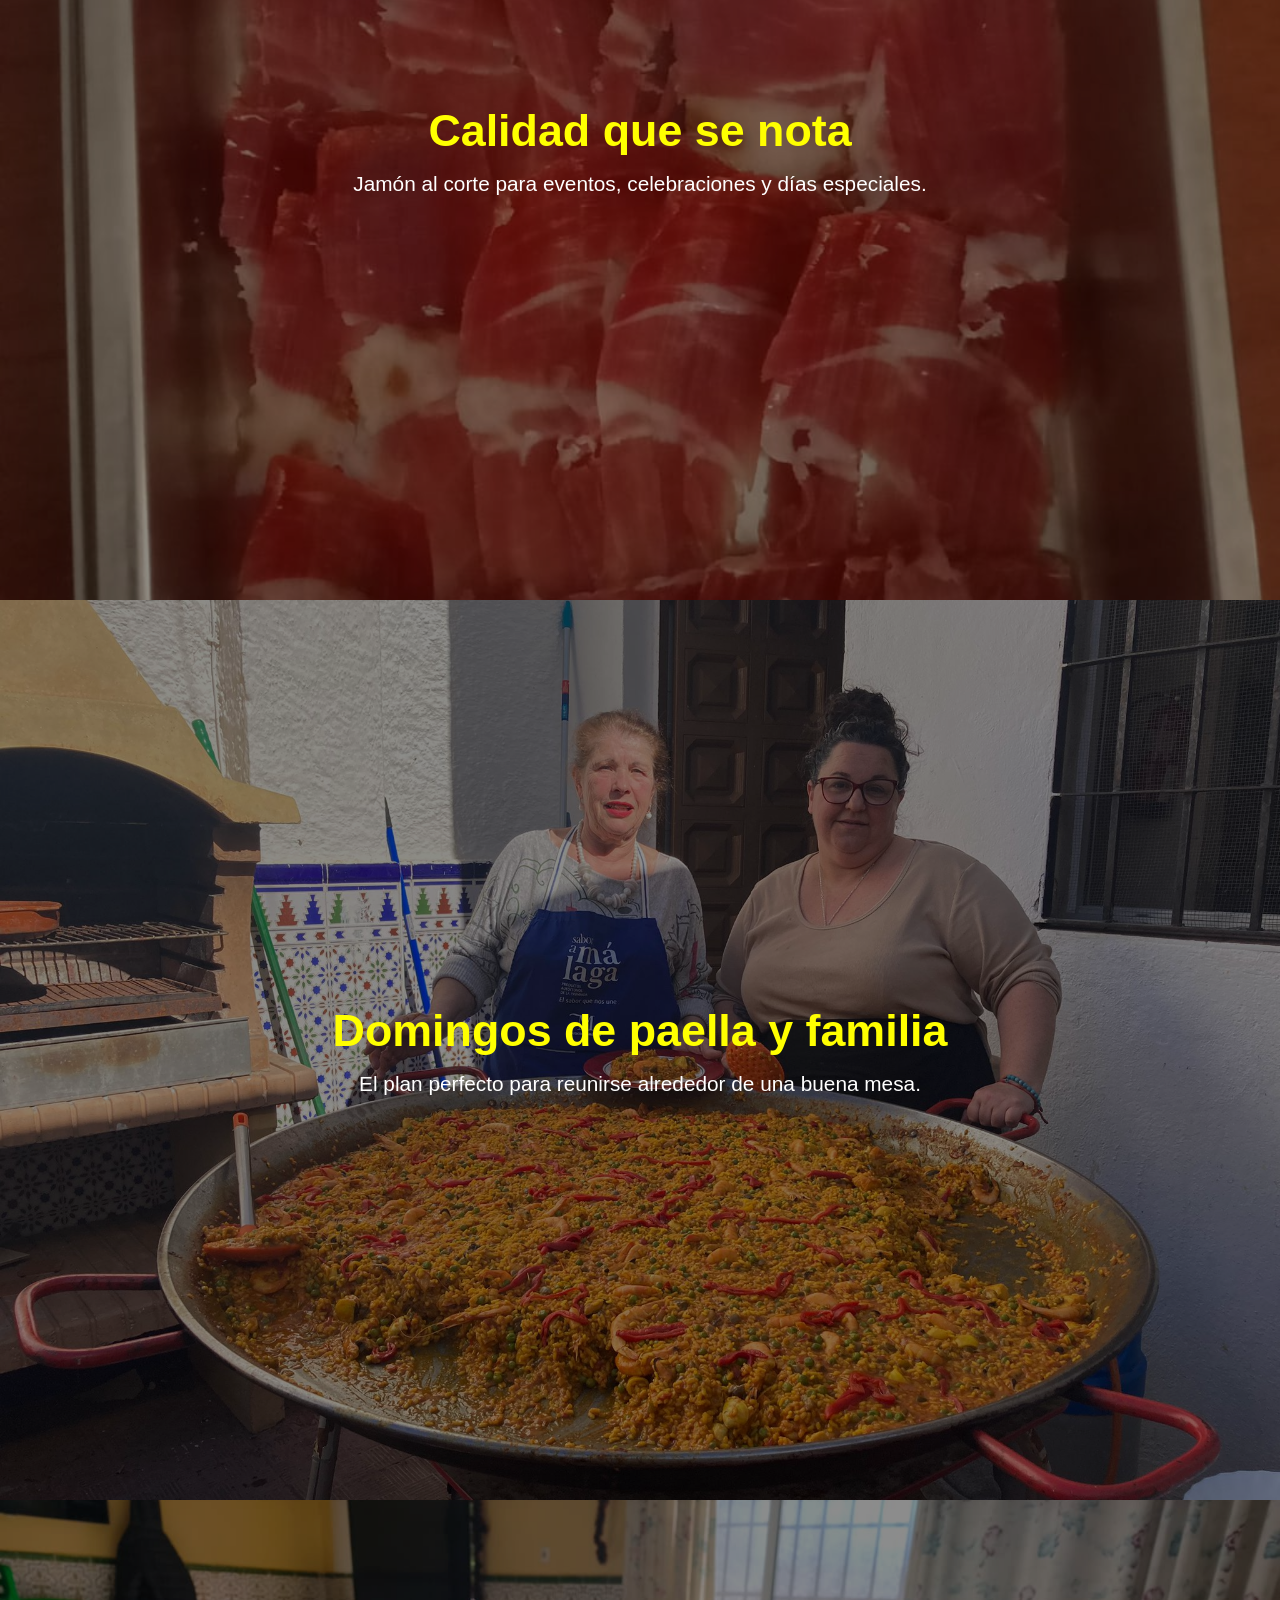
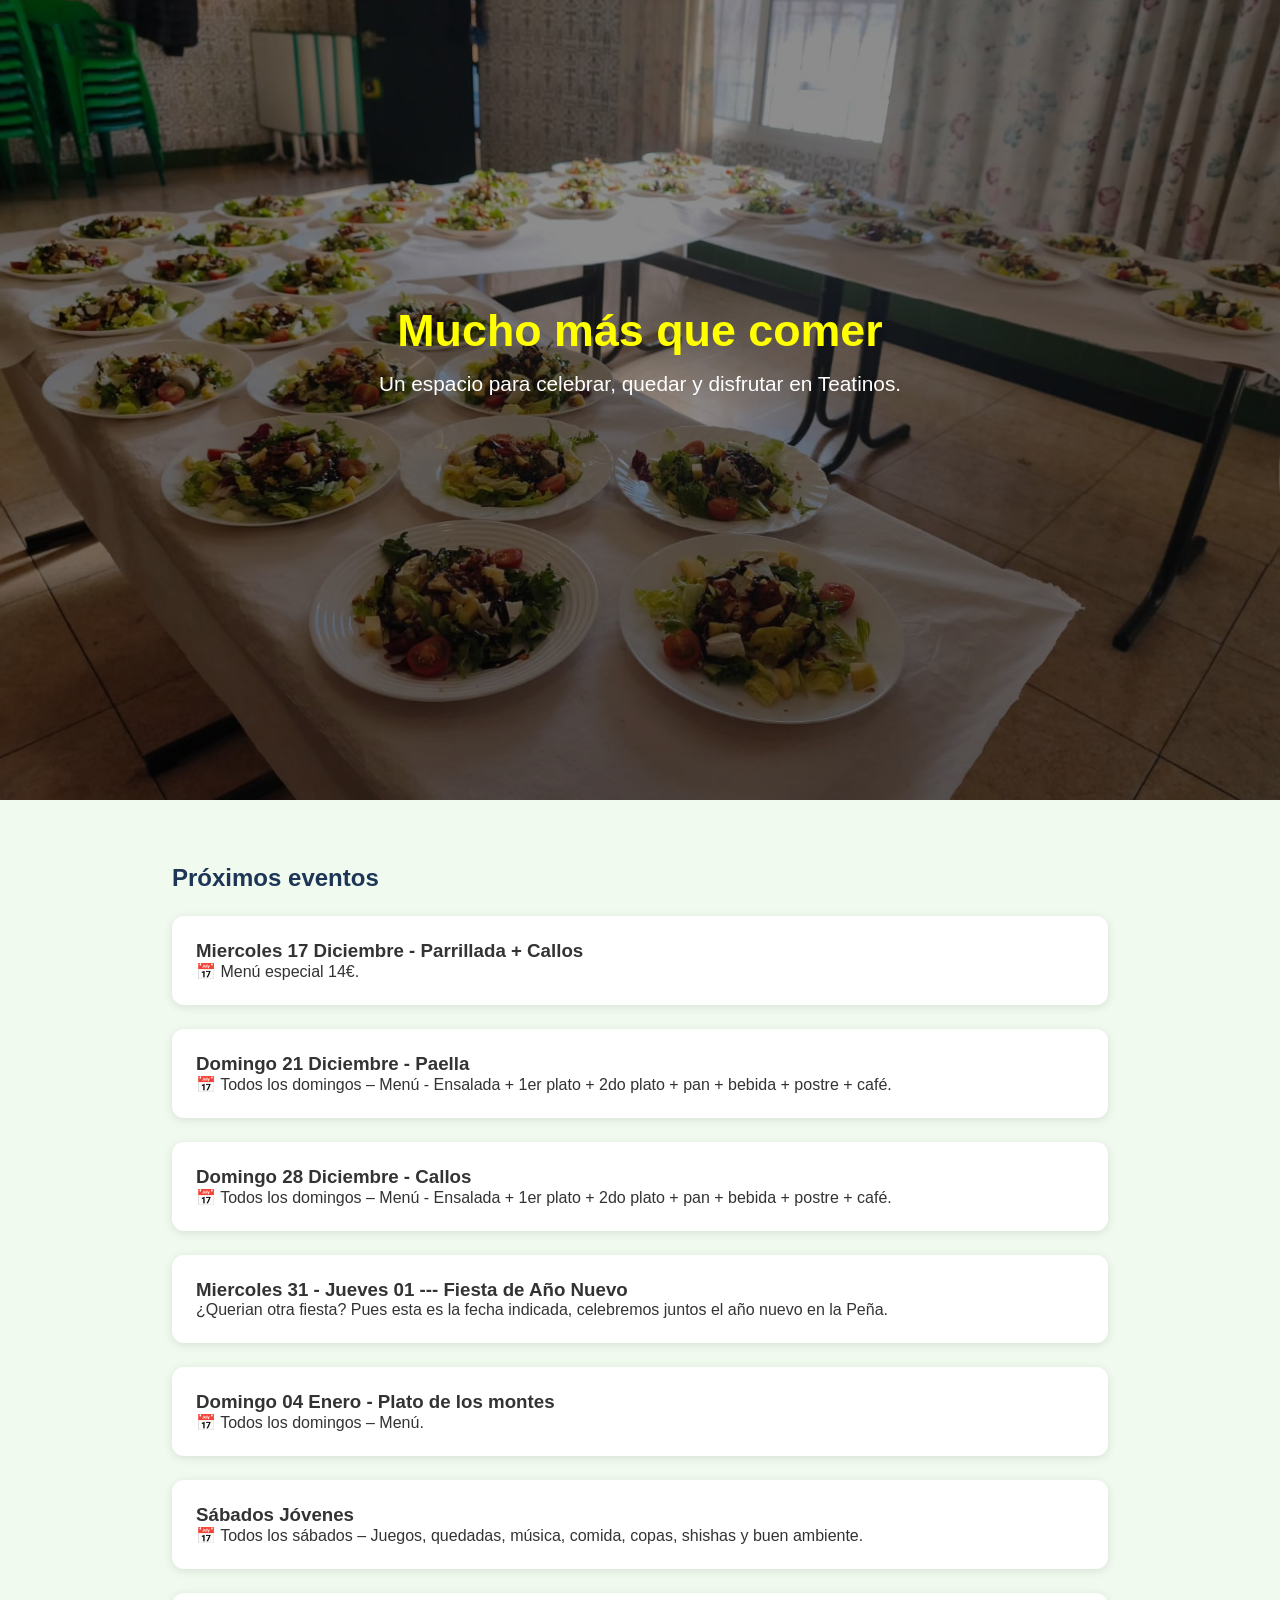
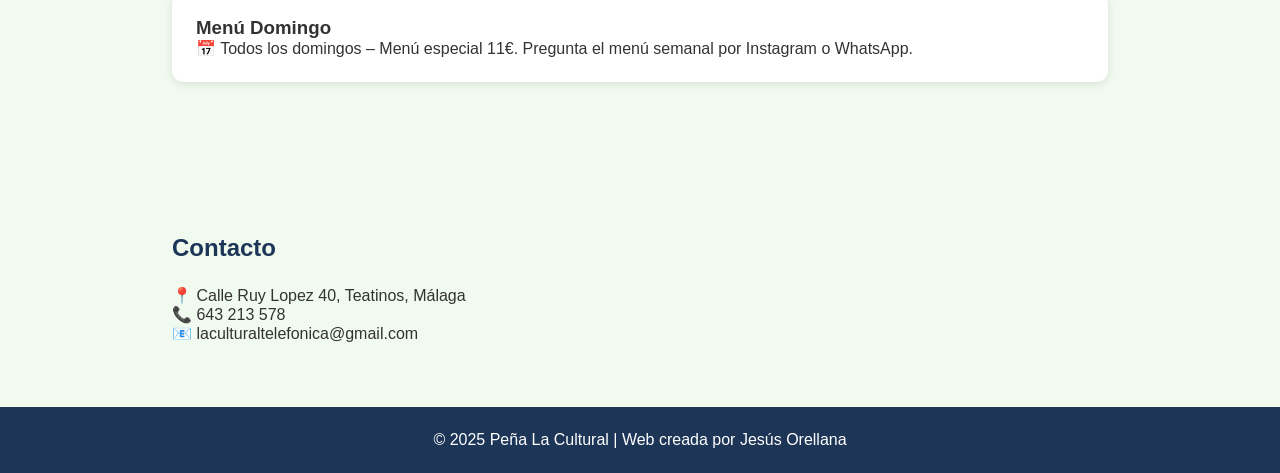
==== commit 055fe421: "Add files via upload" ====
--- a/index.html
+++ b/index.html
@@ -8,7 +8,7 @@
   <meta name="description" content="Peña La Cultural en Málaga: eventos, música, catering y buen ambiente en Teatinos. Sábados Jóvenes, comidas y celebraciones privadas.">
 
   <link rel="stylesheet" href="style.css" />
-  <link rel="icon" href="images/jamon.jpeg" />
+  <link rel="icon" href="images/espacio.jpeg" />
 </head>
 
 <body>
@@ -38,53 +38,54 @@
     </div>
   </section>
 
-  <!-- SECCIONES FULLSCREEN -->
+<!-- SECCIONES FULLSCREEN -->
+
 <section class="fullscreen bg-huevorelleno">
   <div class="overlay-content">
-    <h2>Un espacio único en Teatinos</h2>
-    <p>Música, eventos y buen ambiente en Málaga</p>
+    <h2>Cocina casera, como antes</h2>
+    <p>Recetas tradicionales hechas con cariño para disfrutar sin prisas.</p>
   </div>
 </section>
 
 <section class="fullscreen bg-ensaladatempladaC">
   <div class="overlay-content">
-    <h2>Un espacio único en Teatinos</h2>
-    <p>Música, eventos y buen ambiente en Málaga</p>
+    <h2>Sabor que sorprende</h2>
+    <p>Platos equilibrados, frescos y llenos de matices.</p>
   </div>
 </section>
 
 <section class="fullscreen bg-embutidos">
   <div class="overlay-content">
-    <h2>Un espacio único en Teatinos</h2>
-    <p>Música, eventos y buen ambiente en Málaga</p>
+    <h2>Buenos productos, mejor compañía</h2>
+    <p>Tablas para compartir, charlar y disfrutar del momento.</p>
   </div>
 </section>
 
 <section class="fullscreen bg-migas">
   <div class="overlay-content">
-    <h2>Migas caseras</h2>
-    <p>Cocina tradicional para compartir</p>
+    <h2>Tradición que se comparte</h2>
+    <p>Migas populares, ambiente cercano y mesas llenas.</p>
   </div>
 </section>
 
 <section class="fullscreen bg-jamon">
   <div class="overlay-content">
-    <h2>Jamón al corte</h2>
-    <p>Calidad en cada evento</p>
+    <h2>Calidad que se nota</h2>
+    <p>Jamón al corte para eventos, celebraciones y días especiales.</p>
   </div>
 </section>
 
 <section class="fullscreen bg-paella">
   <div class="overlay-content">
-    <h2>Paellas para grupos</h2>
-    <p>Domingos de tradición y sabor</p>
+    <h2>Domingos de paella y familia</h2>
+    <p>El plan perfecto para reunirse alrededor de una buena mesa.</p>
   </div>
 </section>
 
 <section class="fullscreen bg-ensaladatempladaD">
   <div class="overlay-content">
-    <h2>Un espacio único en Teatinos</h2>
-    <p>Música, eventos y buen ambiente en Málaga</p>
+    <h2>Mucho más que comer</h2>
+    <p>Un espacio para celebrar, quedar y disfrutar en Teatinos.</p>
   </div>
 </section>
 
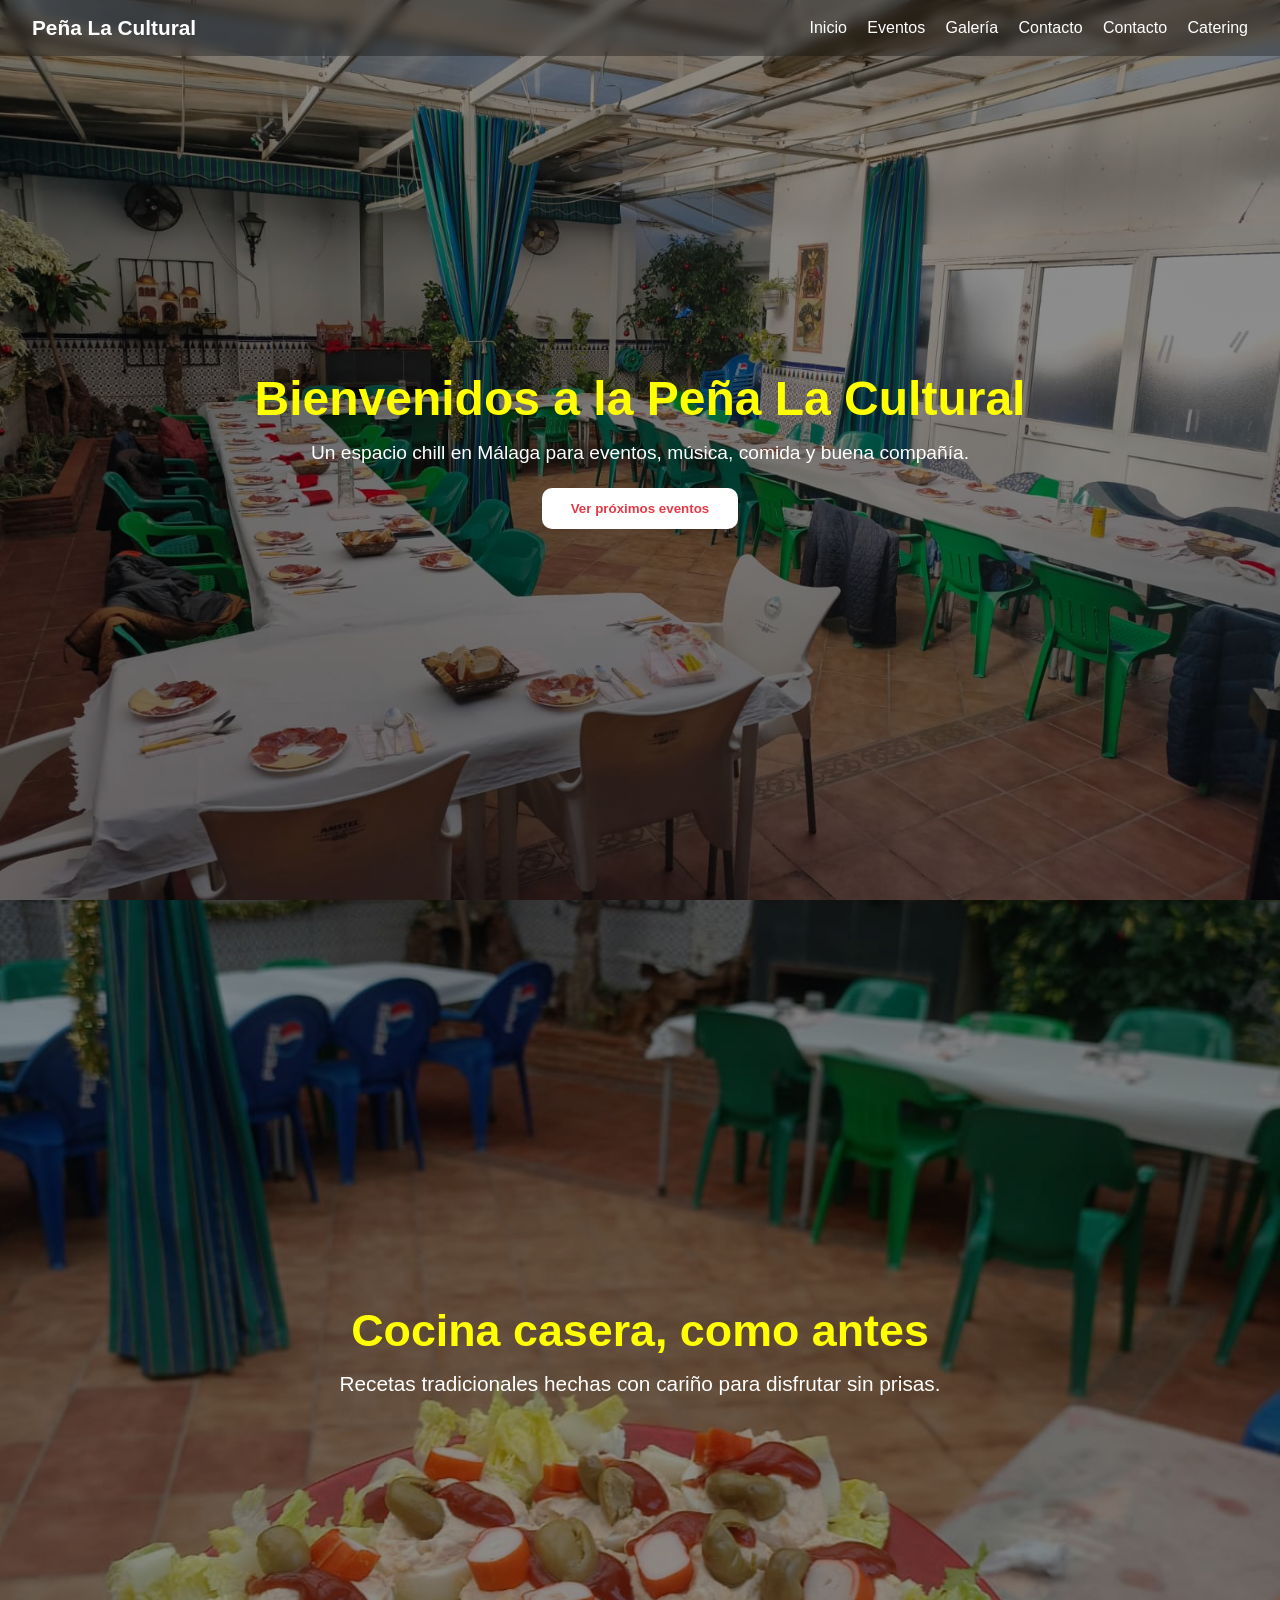
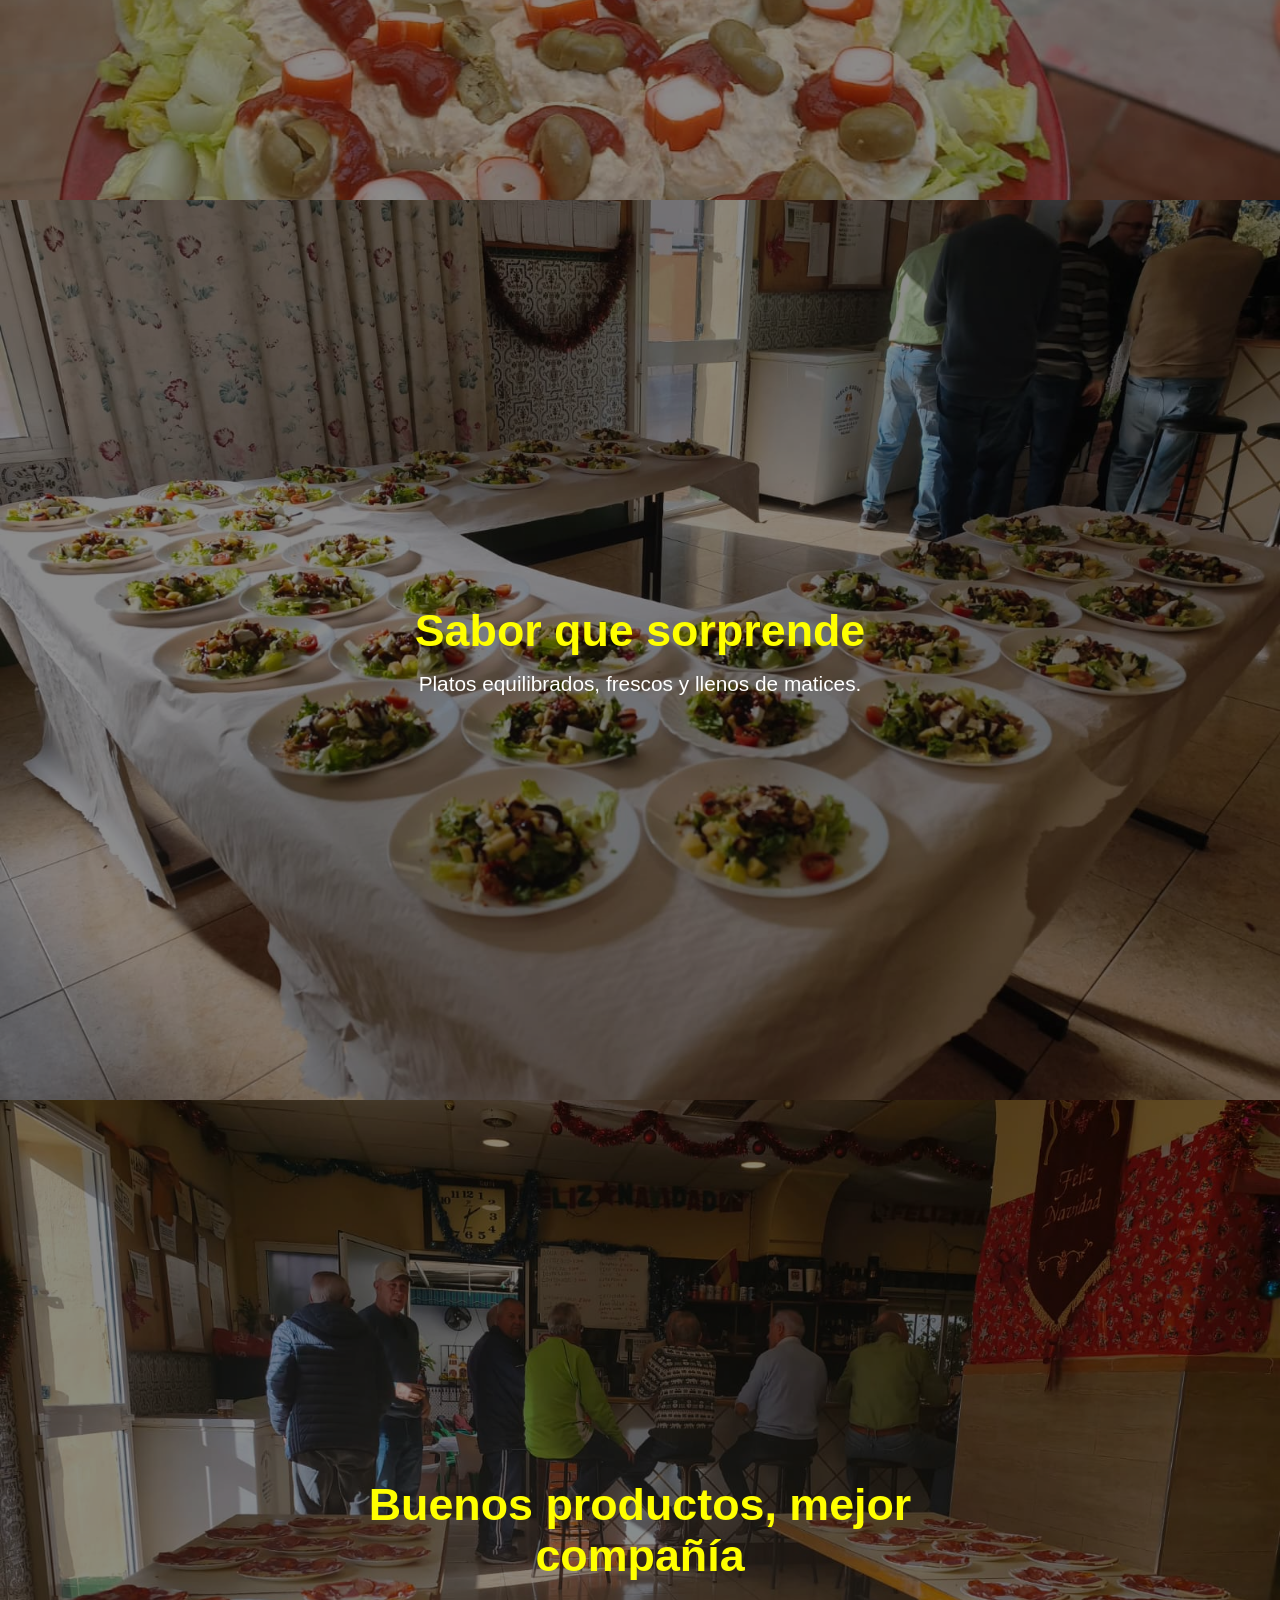
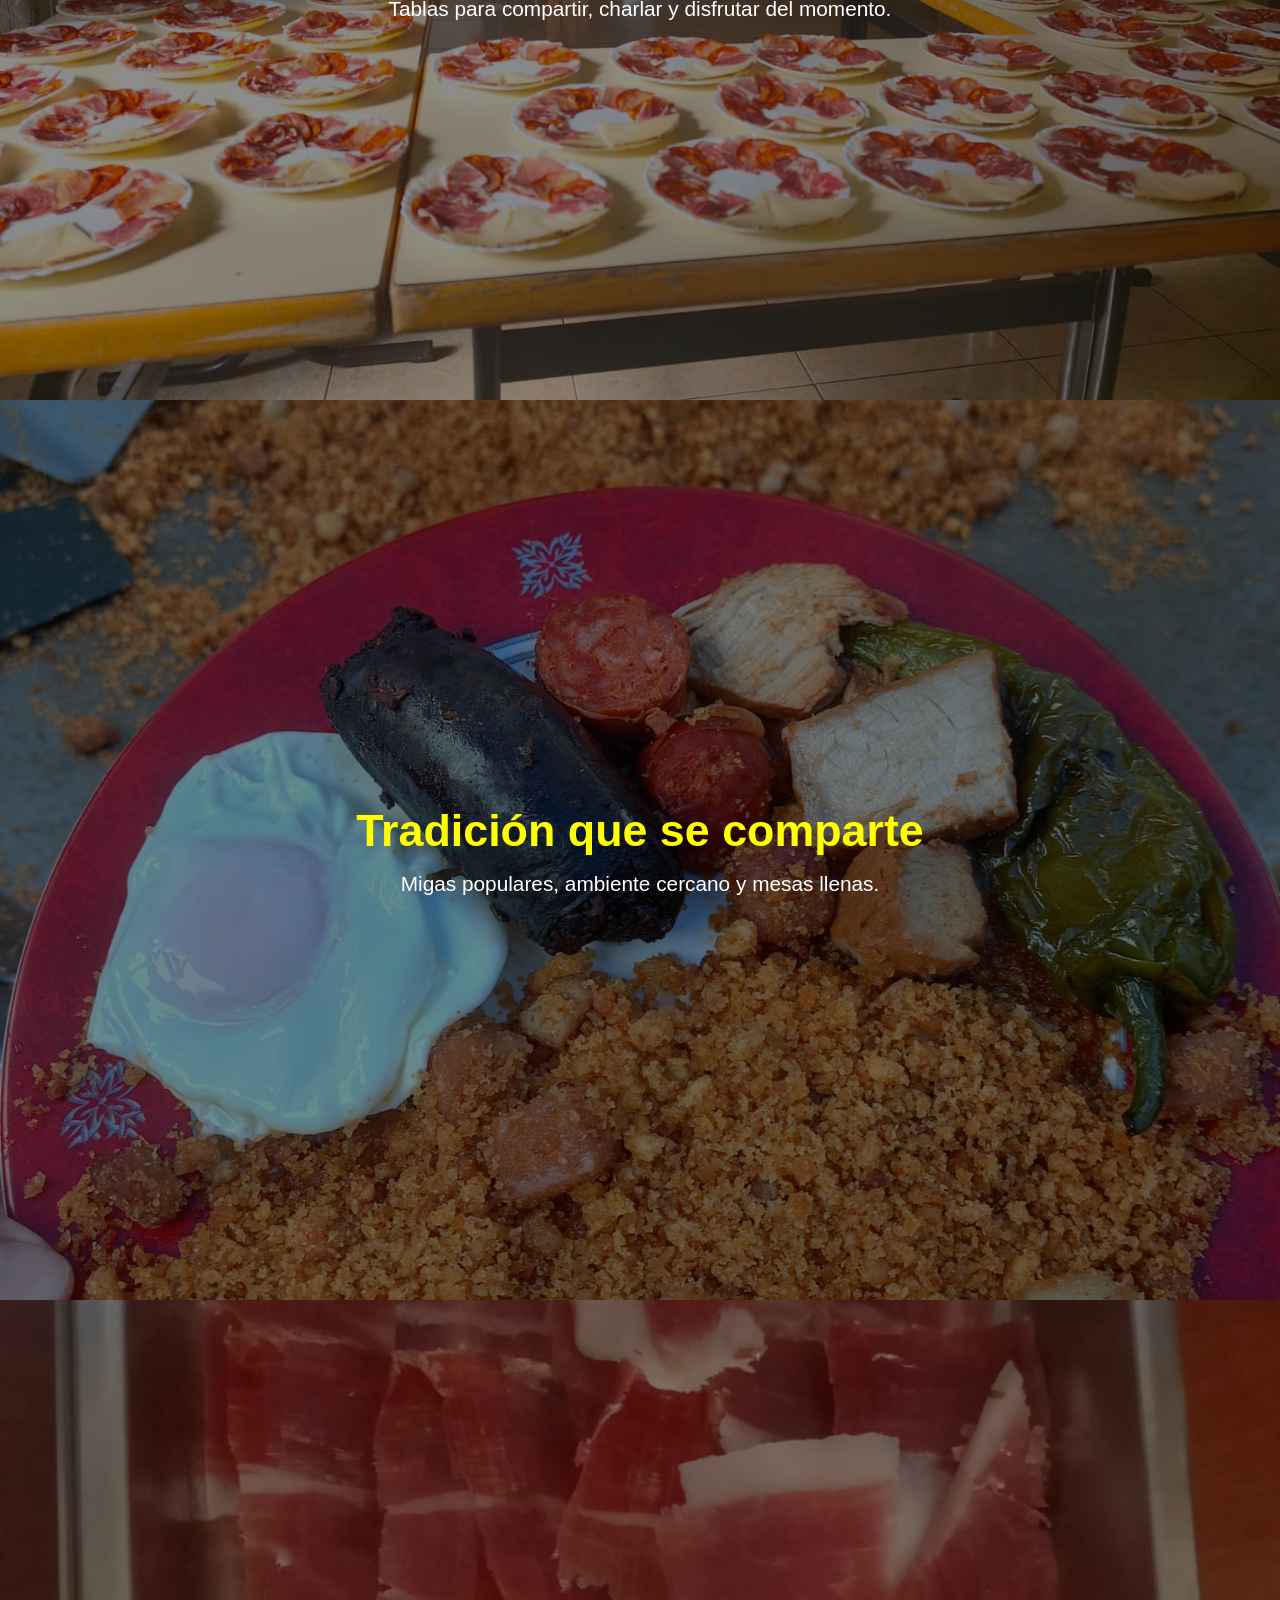
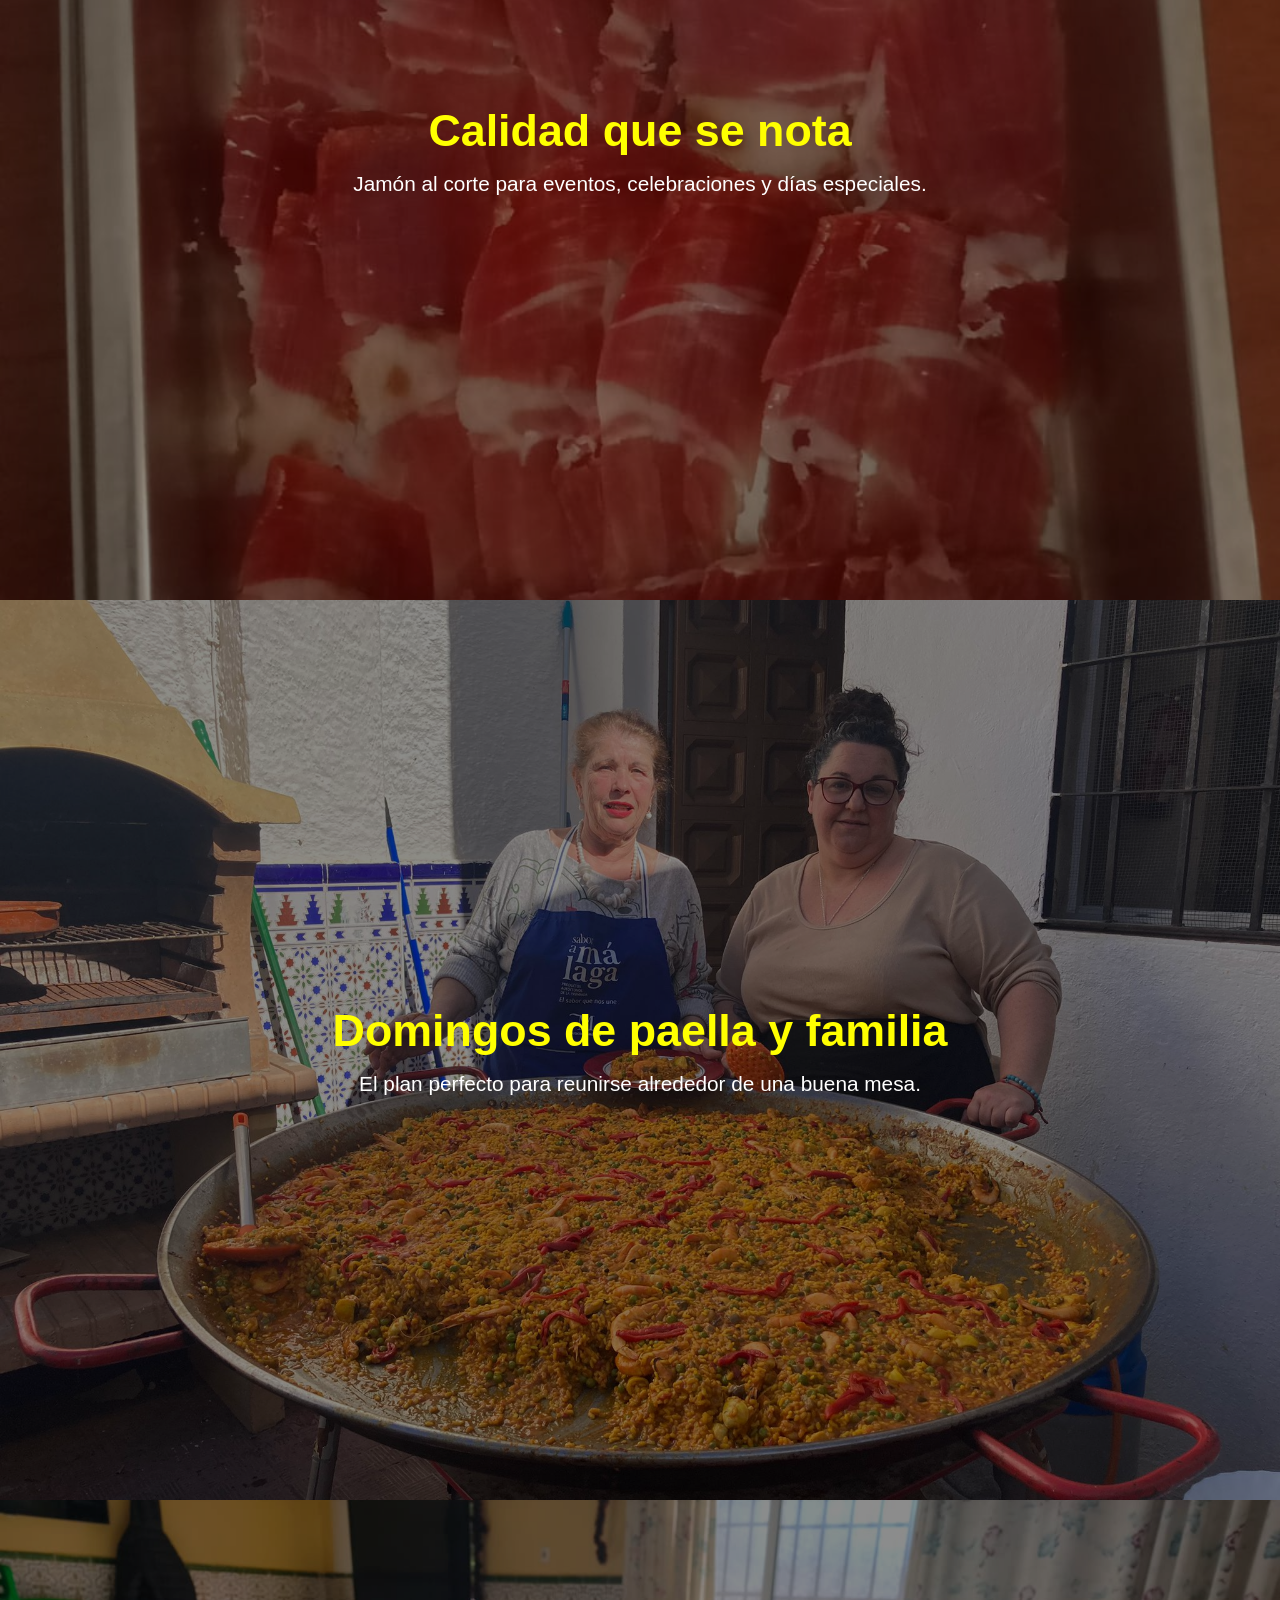
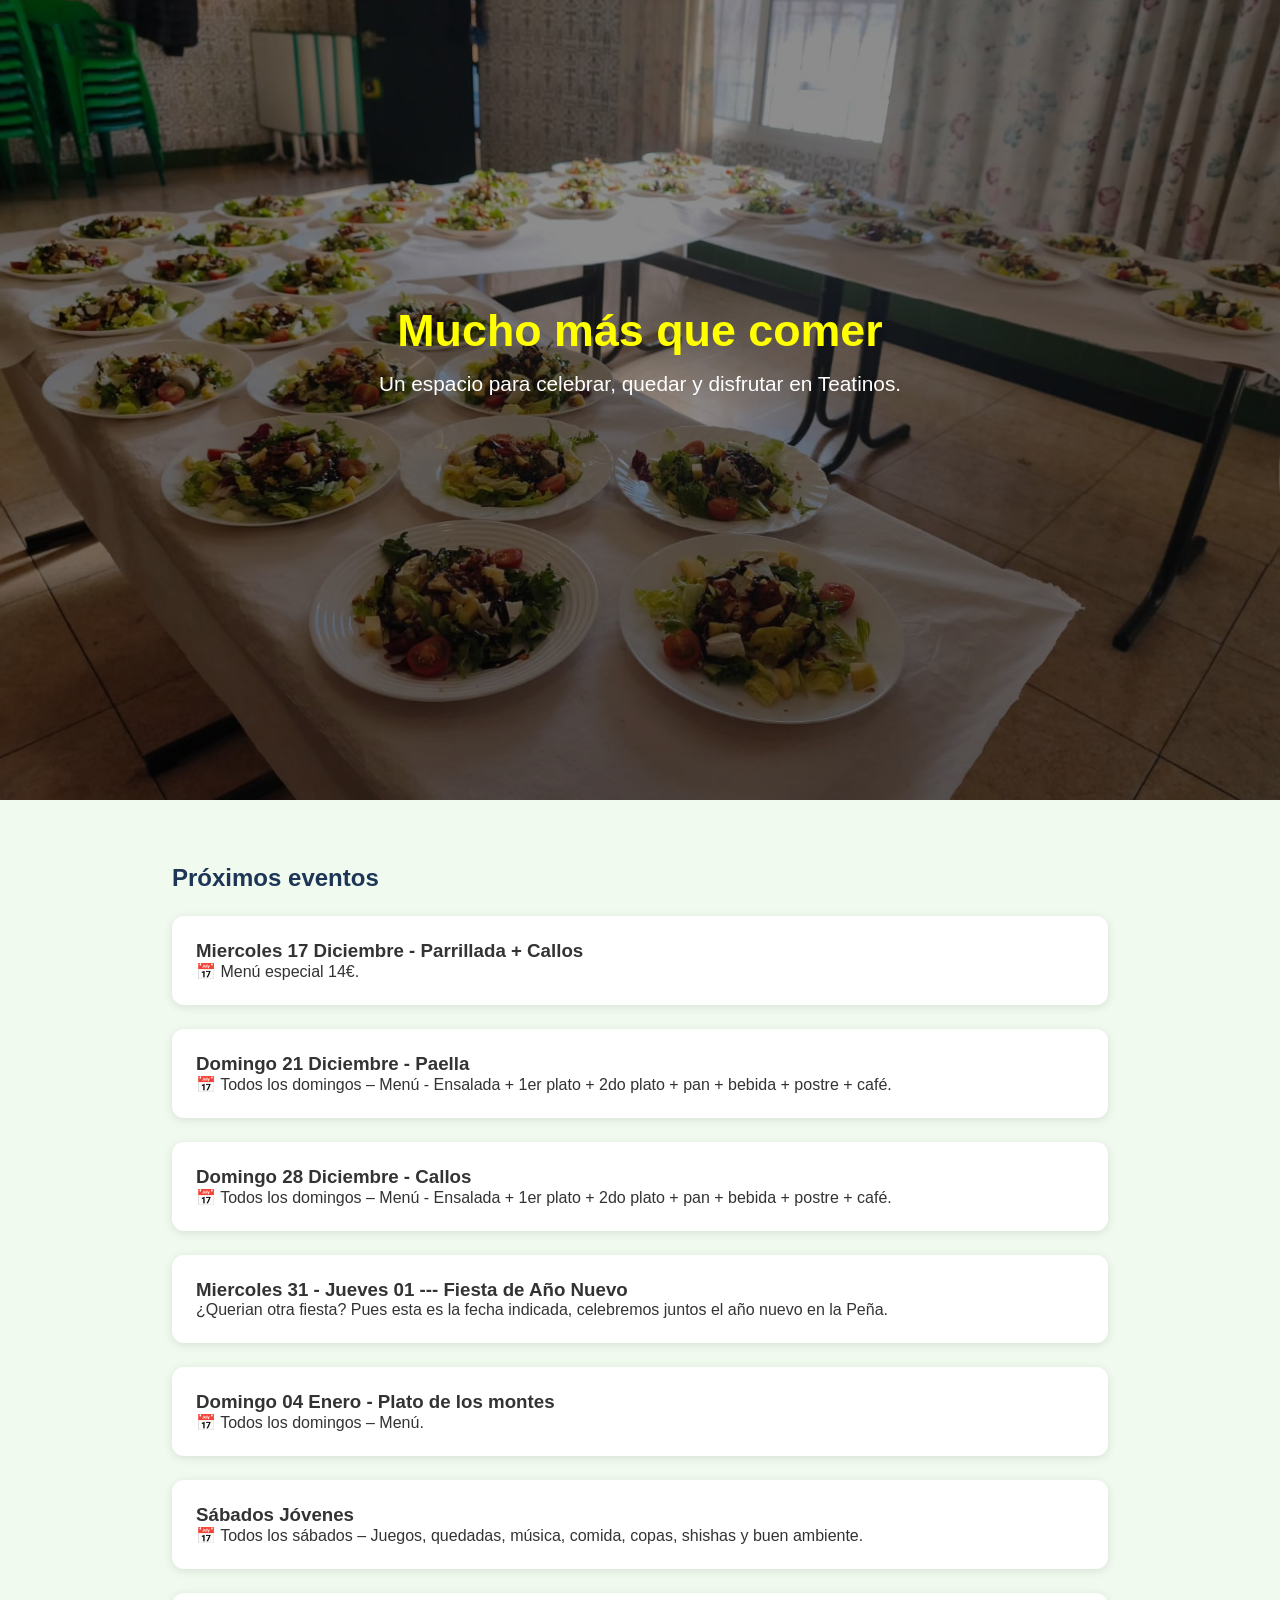
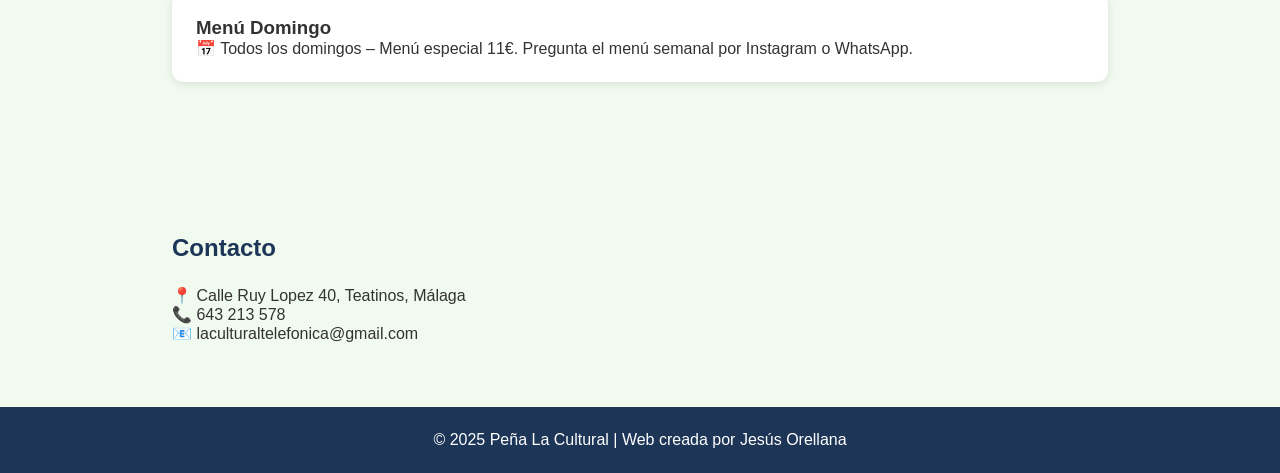
==== commit 495f87dd: "Add files via upload" ====
--- a/index.html
+++ b/index.html
@@ -21,7 +21,8 @@
       <a href="#eventos">Eventos</a>
       <a href="#galeria">Galería</a>
       <a href="contactanos.html">Contacto</a>
-      <a href="catering.html">Catering</a>
+      <a href="carta.html">Contacto</a>
+      <a href="https://laculturaltelefonica-ship-it.github.io/CateringGilRoman/">Catering</a>
     </nav>
   </header>
 
@@ -40,7 +41,7 @@
 
 <!-- SECCIONES FULLSCREEN -->
 
-<section class="fullscreen bg-huevorelleno">
+<section id="galeria" class="fullscreen bg-huevorelleno">
   <div class="overlay-content">
     <h2>Cocina casera, como antes</h2>
     <p>Recetas tradicionales hechas con cariño para disfrutar sin prisas.</p>
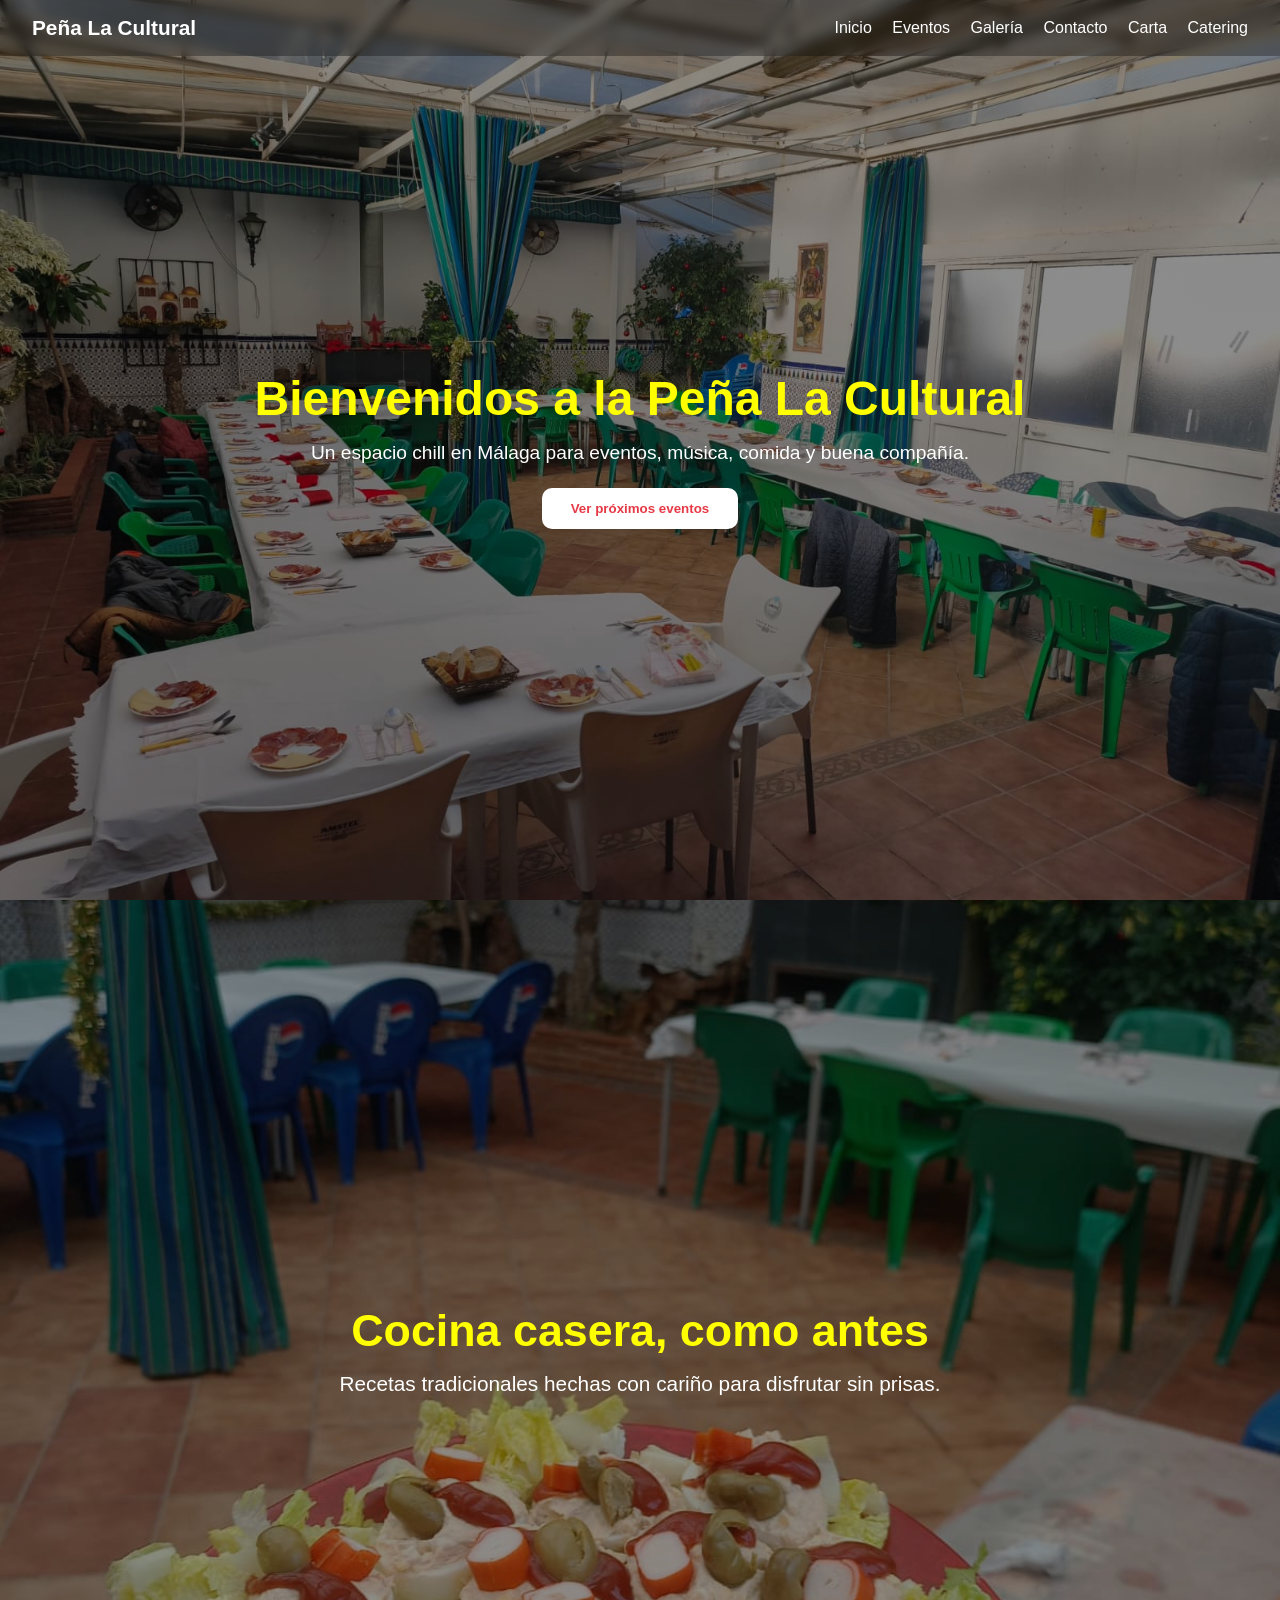
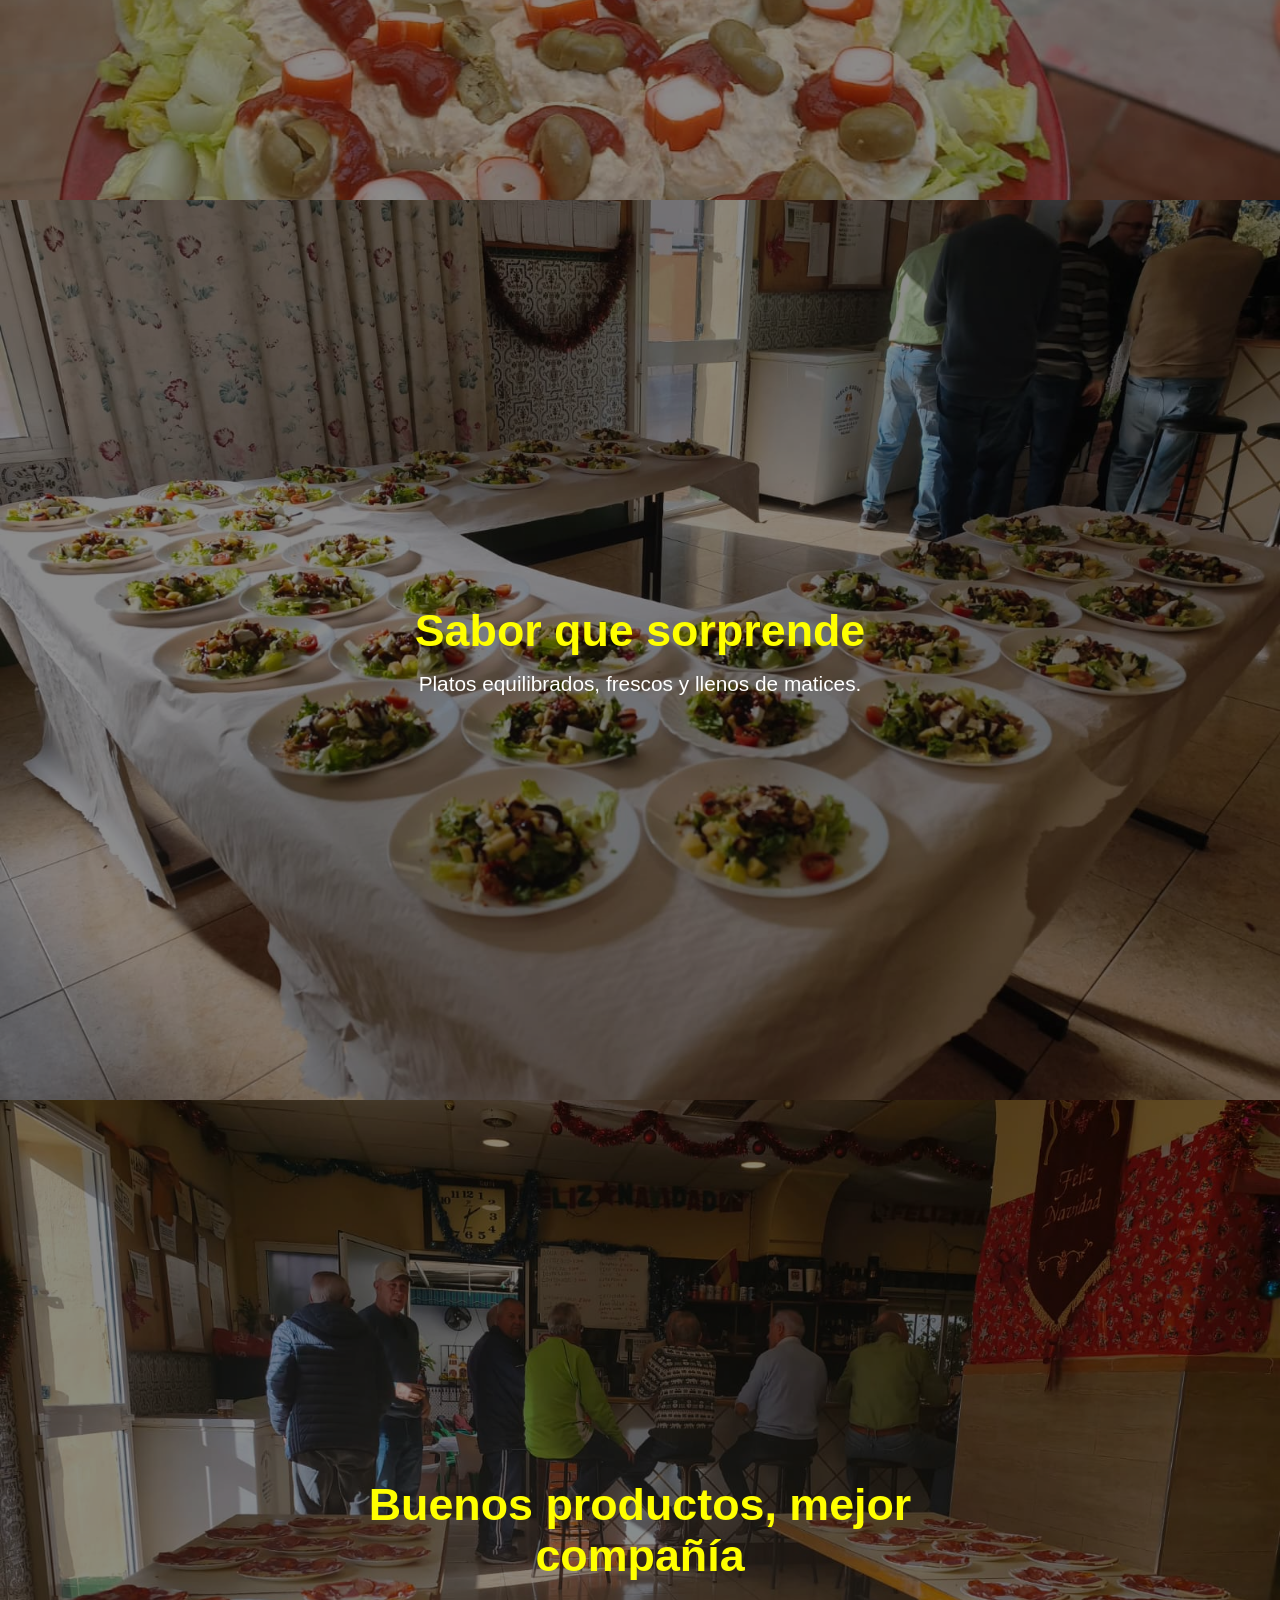
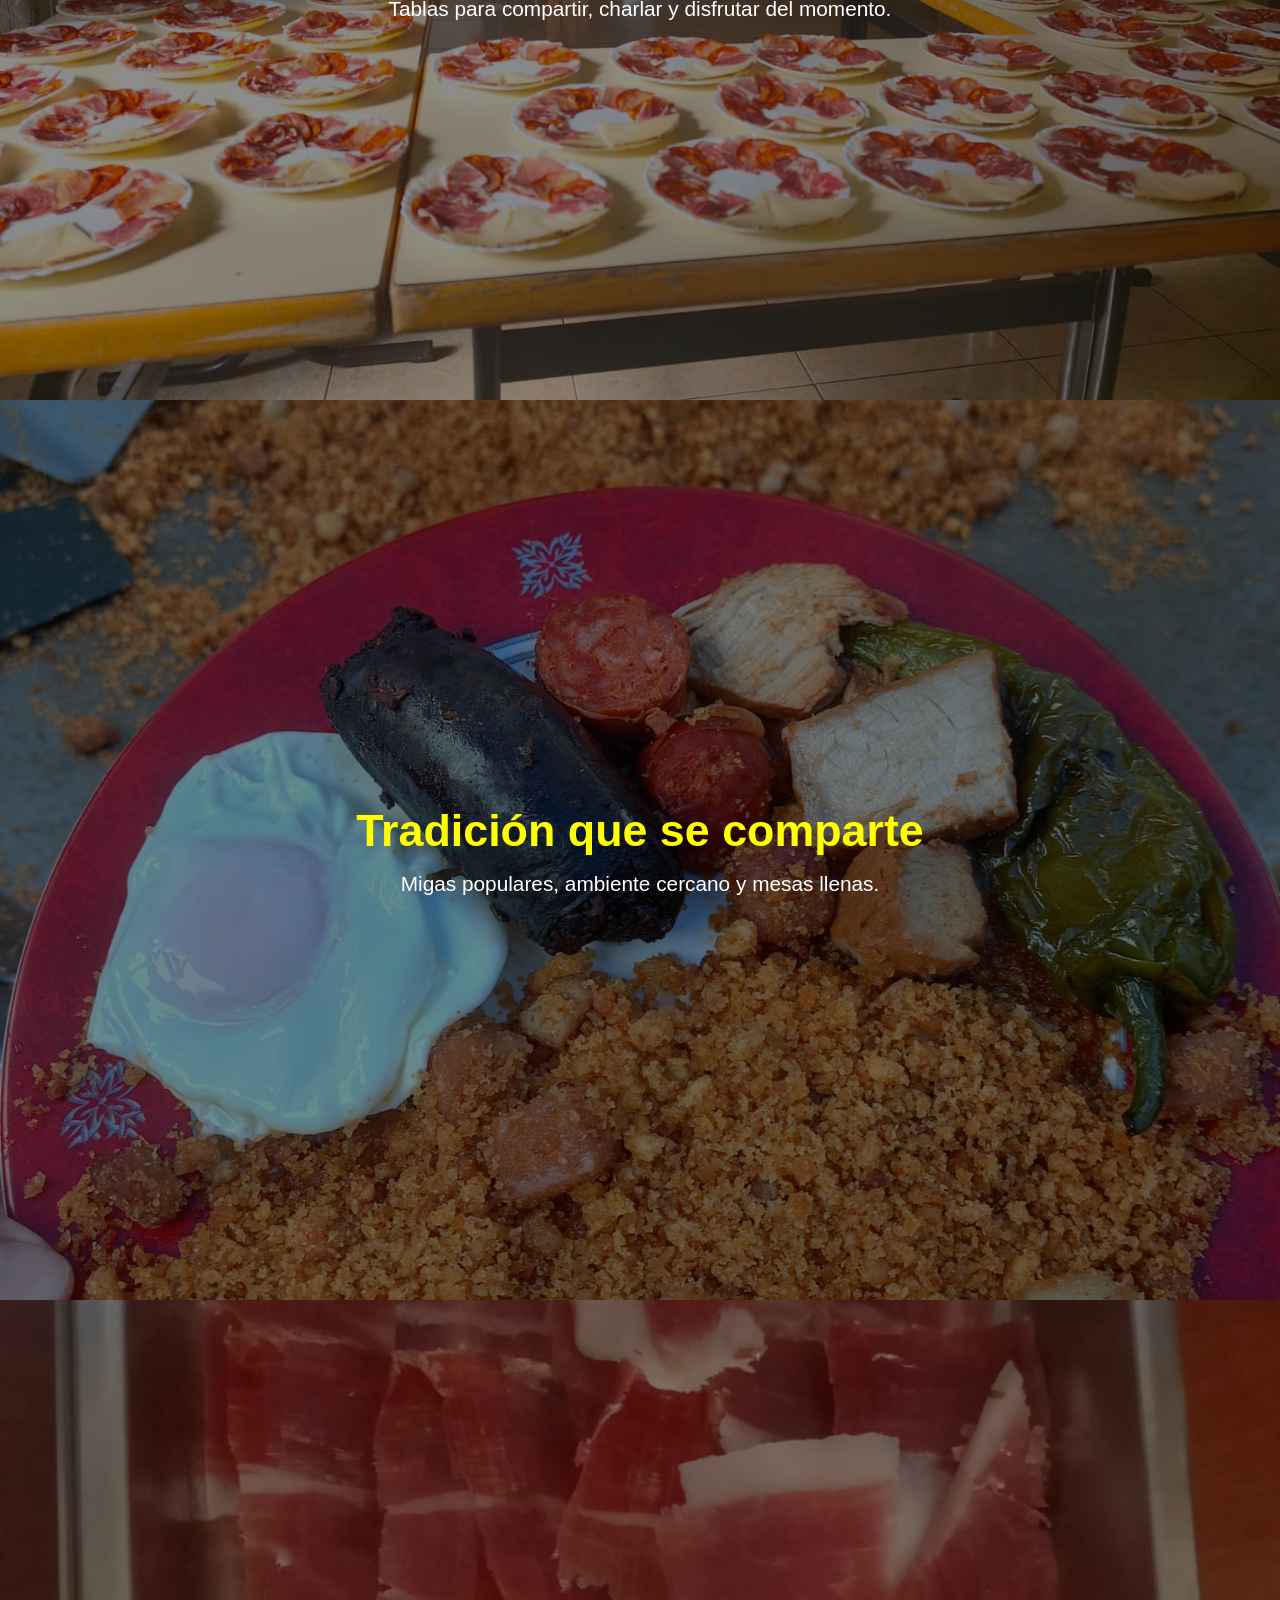
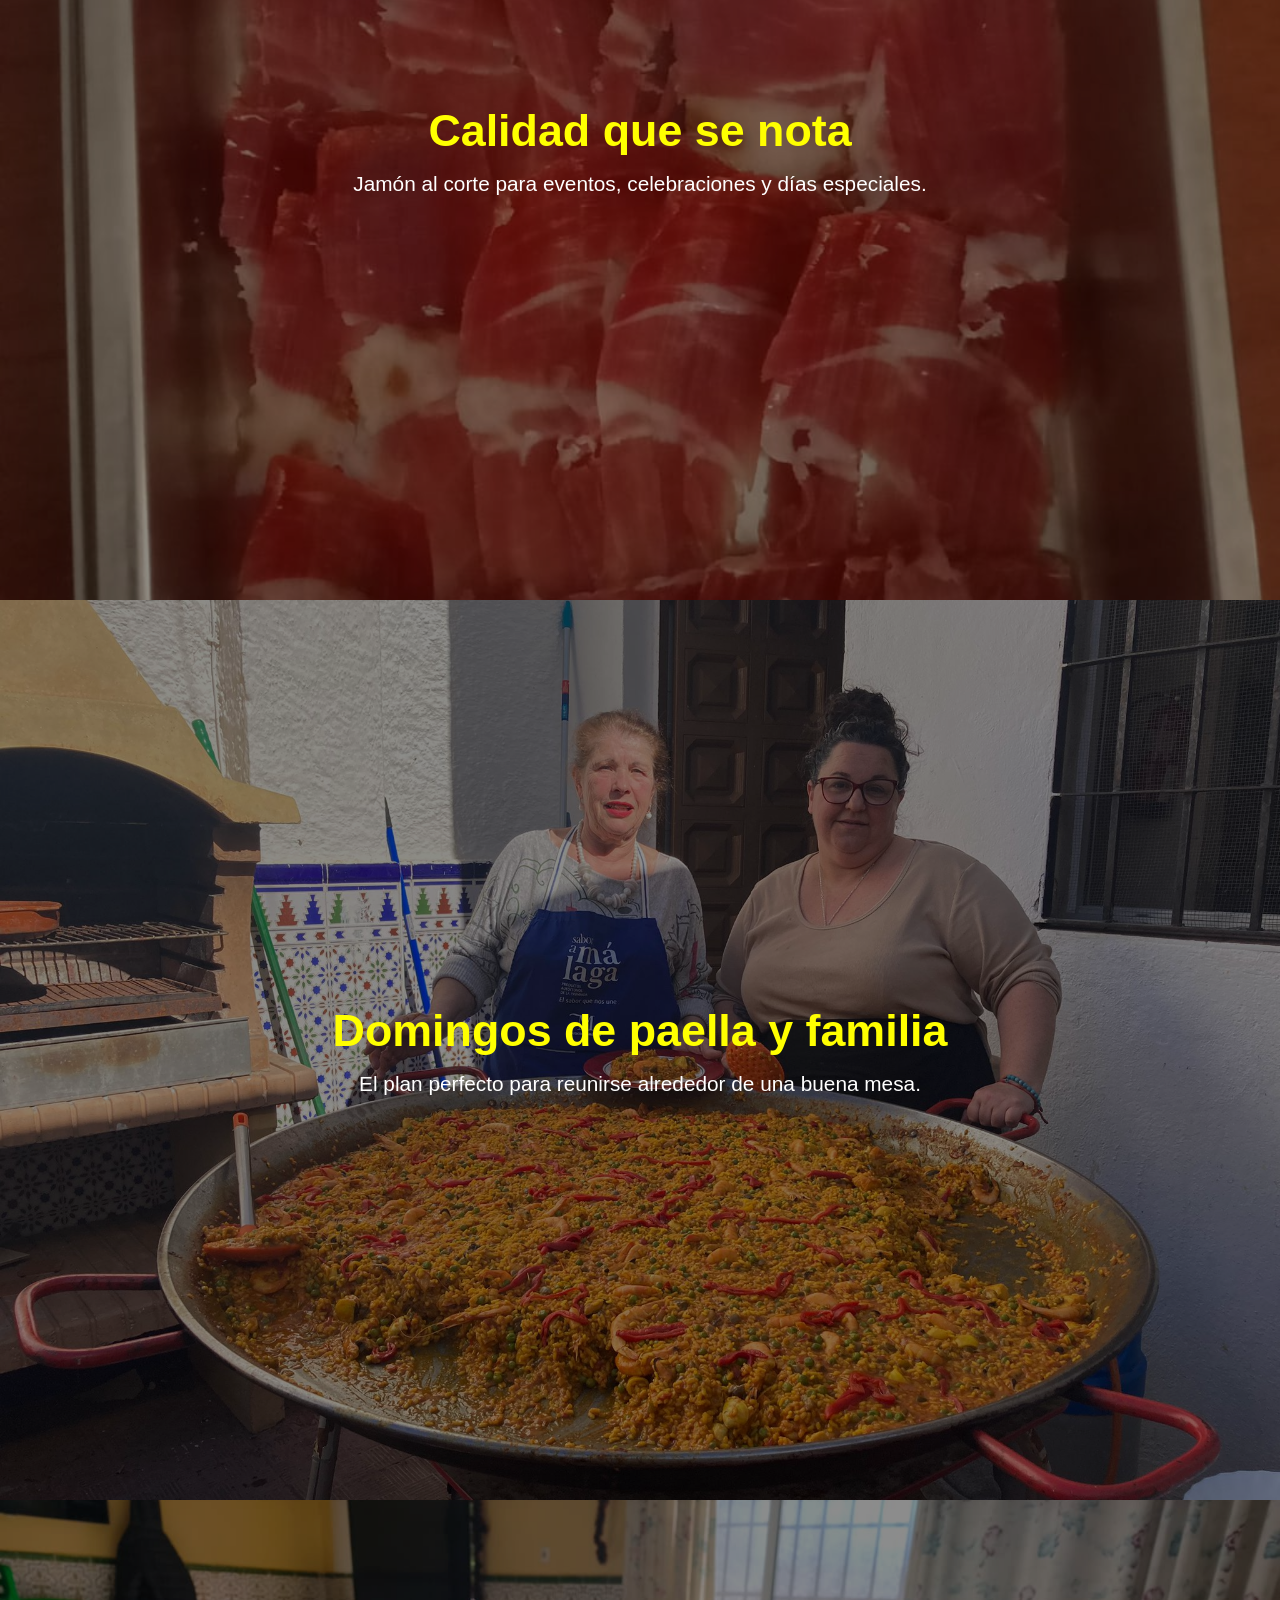
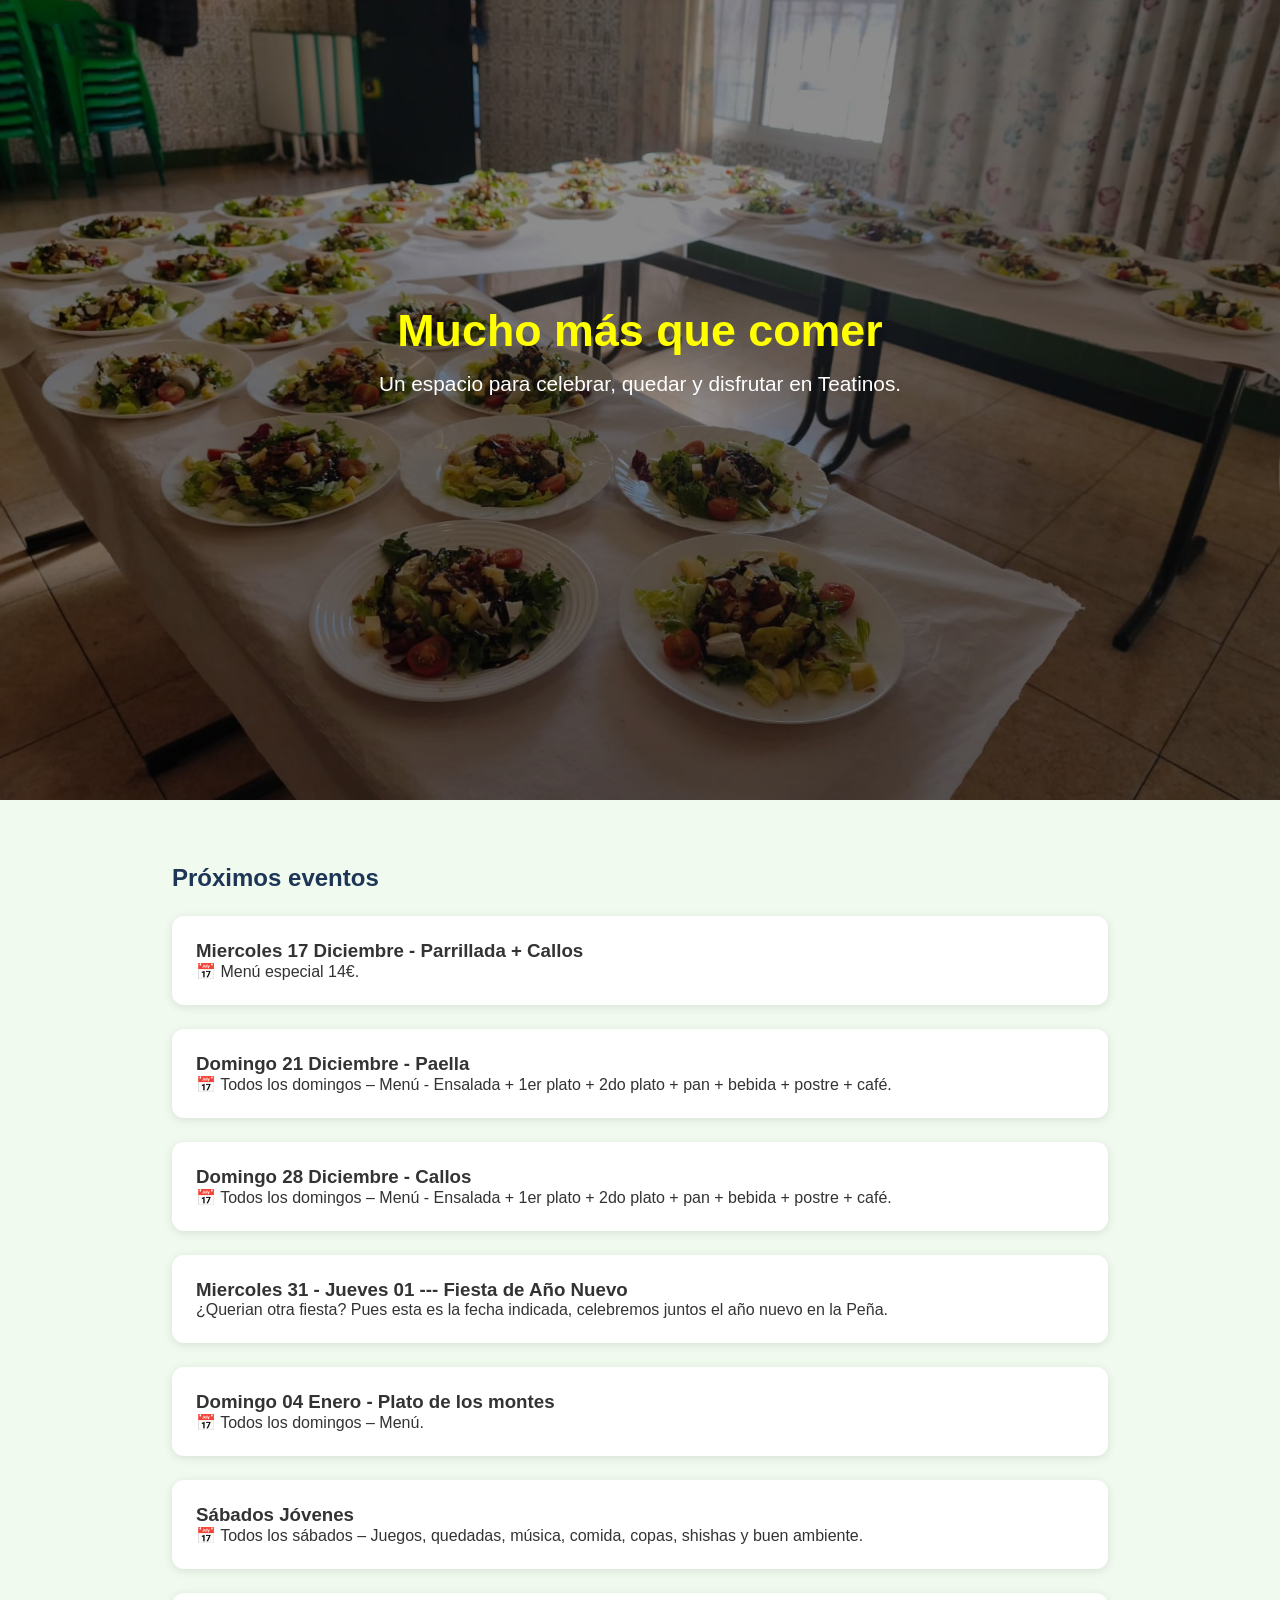
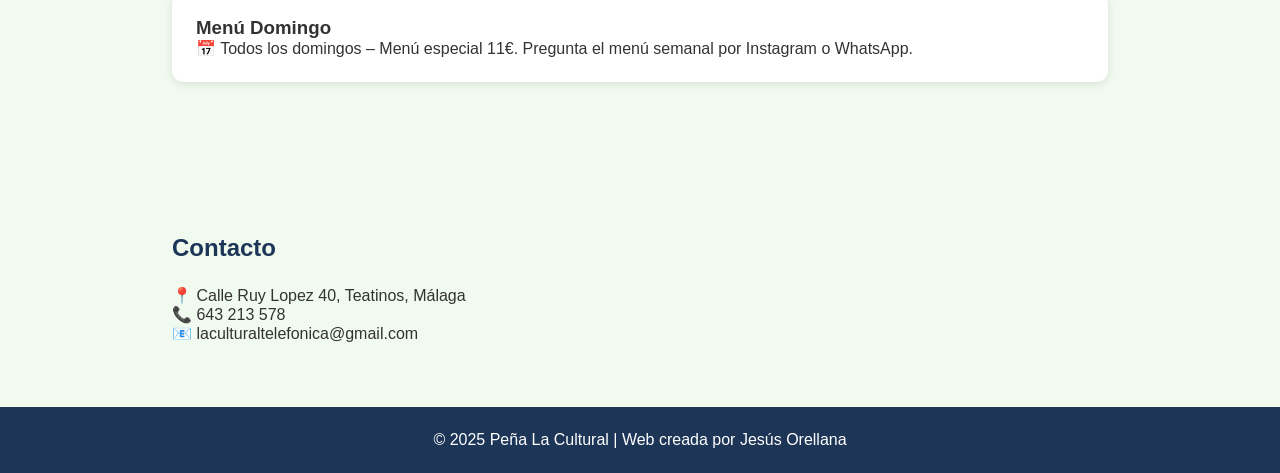
==== commit c36eb1b1: "Add files via upload" ====
--- a/index.html
+++ b/index.html
@@ -21,7 +21,7 @@
       <a href="#eventos">Eventos</a>
       <a href="#galeria">Galería</a>
       <a href="contactanos.html">Contacto</a>
-      <a href="carta.html">Contacto</a>
+      <a href="carta.html">Carta</a>
       <a href="https://laculturaltelefonica-ship-it.github.io/CateringGilRoman/">Catering</a>
     </nav>
   </header>
